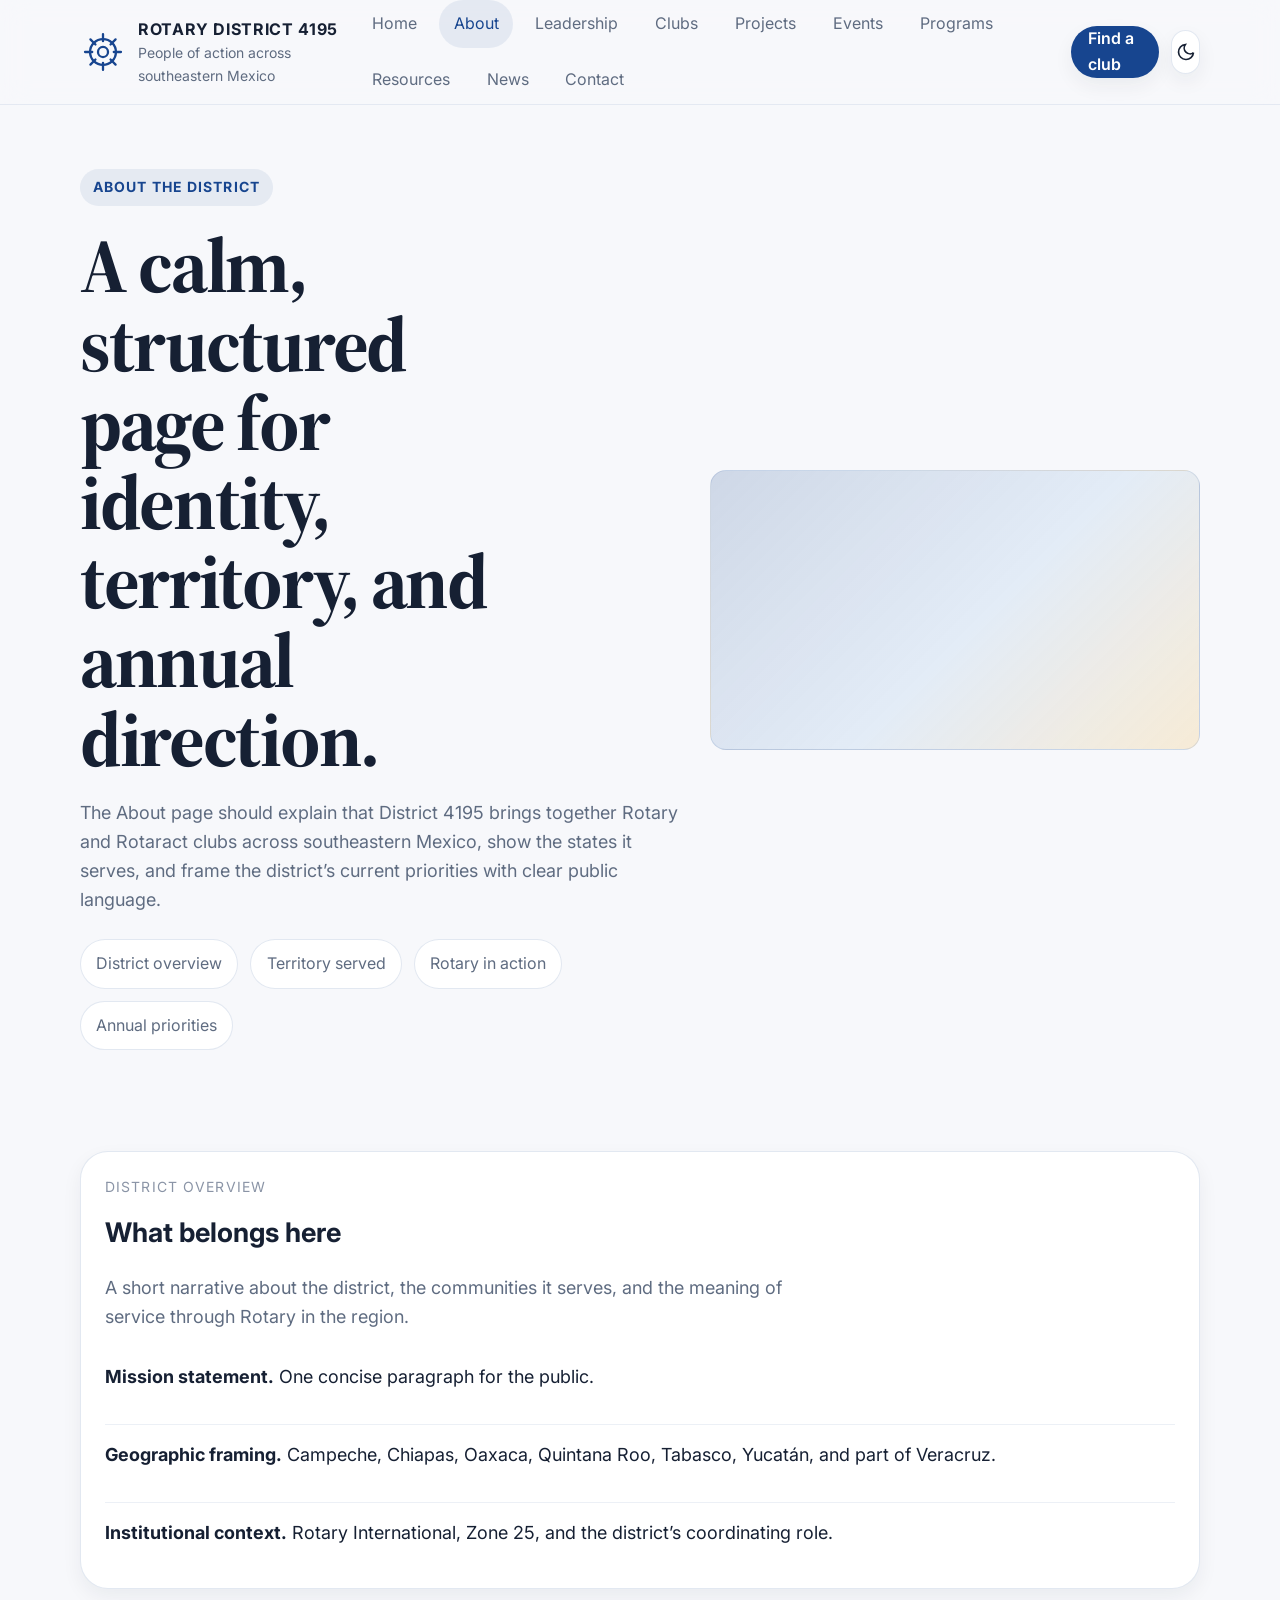
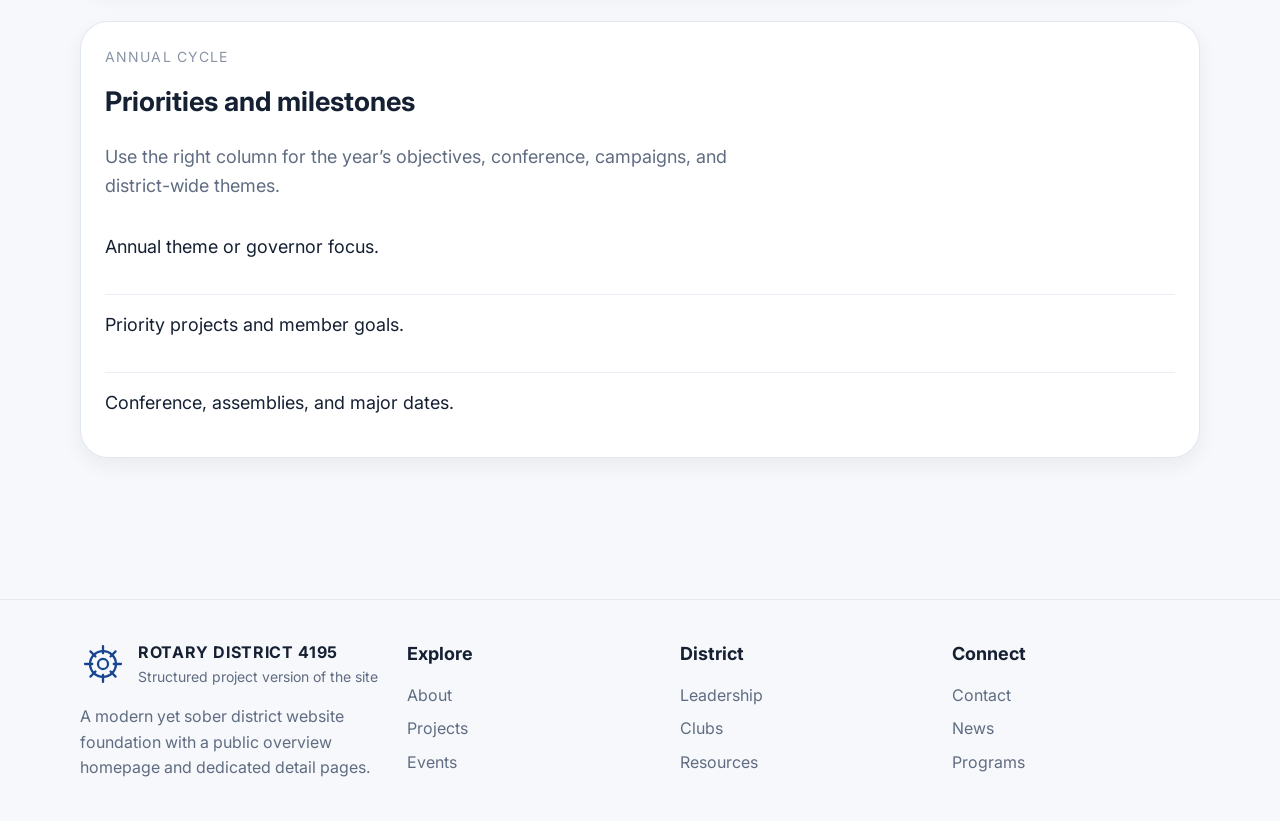
==== pages/about.html @ 001975cd "Initial commit" ====
<!DOCTYPE html>
<html lang="en" data-theme="light">
<head>
  <meta charset="UTF-8" />
  <meta name="viewport" content="width=device-width, initial-scale=1.0" />
  <title>Rotary District 4195 | About</title>
  <meta name="description" content="Rotary District 4195 website project structure prototype." />
  <link rel="preconnect" href="https://fonts.googleapis.com">
  <link rel="preconnect" href="https://fonts.gstatic.com" crossorigin>
  <link href="https://fonts.googleapis.com/css2?family=Source+Serif+4:opsz,wght@8..60,400;8..60,500;8..60,700&family=Inter:wght@400;500;600;700&display=swap" rel="stylesheet">
  <link rel="stylesheet" href="../assets/css/base.css" />
  <link rel="stylesheet" href="../assets/css/components.css" />
  <link rel="stylesheet" href="../assets/css/pages.css" />
  <link rel="stylesheet" href="../assets/css/responsive.css" />
</head>
<body>
  <a href="#main-content" class="sr-only">Skip to content</a>
  <header class="site-header">
  <div class="header-inner">
    <a class="brand" href="../index.html">
      <img class="brand-mark" src="../assets/images/branding/rotary-4195-mark.svg" alt="Rotary District 4195 mark" width="46" height="46" />
      <div class="brand-copy">
        <strong>Rotary District 4195</strong>
        <span>People of action across southeastern Mexico</span>
      </div>
    </a>
    <nav class="desktop-nav" aria-label="Primary">
      <a class="nav-link" href="../index.html">Home</a>
      <a class="nav-link" href="../pages/about.html" aria-current="page">About</a>
      <a class="nav-link" href="../pages/leadership.html">Leadership</a>
      <a class="nav-link" href="../pages/clubs.html">Clubs</a>
      <a class="nav-link" href="../pages/projects.html">Projects</a>
      <a class="nav-link" href="../pages/events.html">Events</a>
      <a class="nav-link" href="../pages/programs.html">Programs</a>
      <a class="nav-link" href="../pages/resources.html">Resources</a>
      <a class="nav-link" href="../pages/news.html">News</a>
      <a class="nav-link" href="../pages/contact.html">Contact</a>
    </nav>
    <div class="header-actions">
      <a class="cta-button" href="../pages/clubs.html">Find a club</a>
      <button class="theme-toggle" type="button" aria-label="Switch theme" data-theme-toggle></button>
      <button class="menu-toggle" type="button" aria-label="Open menu" aria-expanded="false" data-menu-toggle>
        <svg width="20" height="20" viewBox="0 0 24 24" fill="none" stroke="currentColor" stroke-width="2" aria-hidden="true"><path d="M3 6h18M3 12h18M3 18h18"></path></svg>
      </button>
    </div>
  </div>
  <div class="mobile-panel" data-mobile-panel>
    <div class="header-inner mobile-nav" aria-label="Mobile">
      <a href="../index.html">Home</a>
      <a href="../pages/about.html">About</a>
      <a href="../pages/leadership.html">Leadership</a>
      <a href="../pages/clubs.html">Clubs</a>
      <a href="../pages/projects.html">Projects</a>
      <a href="../pages/events.html">Events</a>
      <a href="../pages/programs.html">Programs</a>
      <a href="../pages/resources.html">Resources</a>
      <a href="../pages/news.html">News</a>
      <a href="../pages/contact.html">Contact</a>
    </div>
  </div>
</header>
  <main id="main-content"><section class="page-hero"><div class="container page-hero-shell"><div><span class="eyebrow">About the district</span><h1>A calm, structured page for identity, territory, and annual direction.</h1><p>The About page should explain that District 4195 brings together Rotary and Rotaract clubs across southeastern Mexico, show the states it serves, and frame the district’s current priorities with clear public language.</p><nav class="subnav" aria-label="About subsections"><a href="#">District overview</a><a href="#">Territory served</a><a href="#">Rotary in action</a><a href="#">Annual priorities</a></nav></div><div class="page-banner" aria-hidden="true"></div></div></section><section><div class="container two-column"><article class="surface-card card-pad story-card"><div><span class="meta">District overview</span><h2>What belongs here</h2><p class="lede">A short narrative about the district, the communities it serves, and the meaning of service through Rotary in the region.</p></div><div class="list"><div class="list-item"><strong>Mission statement.</strong> One concise paragraph for the public.</div><div class="list-item"><strong>Geographic framing.</strong> Campeche, Chiapas, Oaxaca, Quintana Roo, Tabasco, Yucatán, and part of Veracruz.</div><div class="list-item"><strong>Institutional context.</strong> Rotary International, Zone 25, and the district’s coordinating role.</div></div></article><article class="surface-card card-pad story-card"><div><span class="meta">Annual cycle</span><h2>Priorities and milestones</h2><p class="lede">Use the right column for the year’s objectives, conference, campaigns, and district-wide themes.</p></div><div class="list"><div class="list-item">Annual theme or governor focus.</div><div class="list-item">Priority projects and member goals.</div><div class="list-item">Conference, assemblies, and major dates.</div></div></article></div></section></main>
  <footer class="footer">
  <div class="container footer-grid">
    <div>
      <div class="brand" style="margin-bottom: 1rem;">
        <img class="brand-mark" src="../assets/images/branding/rotary-4195-mark.svg" alt="Rotary District 4195 mark" width="46" height="46" />
        <div class="brand-copy">
          <strong>Rotary District 4195</strong>
          <span>Structured project version of the site</span>
        </div>
      </div>
      <p>A modern yet sober district website foundation with a public overview homepage and dedicated detail pages.</p>
    </div>
    <div>
      <strong style="display:block; margin-bottom: 0.85rem;">Explore</strong>
      <ul class="footer-links">
        <li><a href="../pages/about.html">About</a></li>
        <li><a href="../pages/projects.html">Projects</a></li>
        <li><a href="../pages/events.html">Events</a></li>
      </ul>
    </div>
    <div>
      <strong style="display:block; margin-bottom: 0.85rem;">District</strong>
      <ul class="footer-links">
        <li><a href="../pages/leadership.html">Leadership</a></li>
        <li><a href="../pages/clubs.html">Clubs</a></li>
        <li><a href="../pages/resources.html">Resources</a></li>
      </ul>
    </div>
    <div>
      <strong style="display:block; margin-bottom: 0.85rem;">Connect</strong>
      <ul class="footer-links">
        <li><a href="../pages/contact.html">Contact</a></li>
        <li><a href="../pages/news.html">News</a></li>
        <li><a href="../pages/programs.html">Programs</a></li>
      </ul>
    </div>
  </div>
</footer>
  <script src="../assets/js/main.js" defer></script>
</body>
</html>
---- assets/css/base.css ----
:root, [data-theme="light"] {
  --text-xs: clamp(0.75rem, 0.7rem + 0.25vw, 0.875rem);
  --text-sm: clamp(0.875rem, 0.8rem + 0.35vw, 1rem);
  --text-base: clamp(1rem, 0.95rem + 0.25vw, 1.125rem);
  --text-lg: clamp(1.125rem, 1rem + 0.75vw, 1.5rem);
  --text-xl: clamp(1.5rem, 1.2rem + 1.25vw, 2.25rem);
  --text-2xl: clamp(2rem, 1.2rem + 2.5vw, 3.5rem);
  --space-1: 0.25rem;
  --space-2: 0.5rem;
  --space-3: 0.75rem;
  --space-4: 1rem;
  --space-5: 1.25rem;
  --space-6: 1.5rem;
  --space-8: 2rem;
  --space-10: 2.5rem;
  --space-12: 3rem;
  --space-16: 4rem;
  --space-20: 5rem;
  --space-24: 6rem;
  --color-bg: #f7f8fb;
  --color-surface: #ffffff;
  --color-surface-2: #f1f5fb;
  --color-surface-offset: #e8eef8;
  --color-border: rgba(23, 69, 143, 0.12);
  --color-divider: rgba(23, 69, 143, 0.08);
  --color-text: #162033;
  --color-text-muted: #5f6c81;
  --color-text-faint: #8a94a6;
  --color-text-inverse: #ffffff;
  --color-primary: #17458f;
  --color-primary-hover: #113575;
  --color-primary-highlight: rgba(23, 69, 143, 0.08);
  --color-secondary: #0067c8;
  --color-gold: #f7a81b;
  --color-gold-soft: rgba(247, 168, 27, 0.14);
  --shadow-sm: 0 8px 20px rgba(22, 32, 51, 0.06);
  --shadow-md: 0 20px 48px rgba(22, 32, 51, 0.10);
  --radius-sm: 0.5rem;
  --radius-md: 0.875rem;
  --radius-lg: 1.25rem;
  --radius-xl: 1.75rem;
  --content-default: 1120px;
  --transition-interactive: 180ms cubic-bezier(0.16, 1, 0.3, 1);
  --font-display: 'Source Serif 4', Georgia, serif;
  --font-body: 'Inter', system-ui, sans-serif;
}

[data-theme="dark"] {
  --color-bg: #0f1726;
  --color-surface: #151f31;
  --color-surface-2: #1b2740;
  --color-surface-offset: #223150;
  --color-border: rgba(255, 255, 255, 0.12);
  --color-divider: rgba(255, 255, 255, 0.08);
  --color-text: #e9edf5;
  --color-text-muted: #b6c0d0;
  --color-text-faint: #8d98aa;
  --color-primary: #4d86d6;
  --color-primary-hover: #6a9ae0;
  --color-primary-highlight: rgba(77, 134, 214, 0.14);
  --color-secondary: #78b7ff;
  --color-gold: #f7bd51;
  --color-gold-soft: rgba(247, 189, 81, 0.16);
  --shadow-sm: 0 8px 20px rgba(0, 0, 0, 0.22);
  --shadow-md: 0 20px 48px rgba(0, 0, 0, 0.35);
}

*, *::before, *::after { box-sizing: border-box; margin: 0; padding: 0; }
html { scroll-behavior: smooth; -webkit-text-size-adjust: none; text-size-adjust: none; }
body {
  min-height: 100dvh;
  font-family: var(--font-body);
  font-size: var(--text-base);
  line-height: 1.6;
  background: var(--color-bg);
  color: var(--color-text);
}
a { color: inherit; text-decoration: none; }
img, svg { display: block; max-width: 100%; }
button, input, select, textarea { font: inherit; color: inherit; }
button { border: 0; background: none; cursor: pointer; }
:focus-visible { outline: 2px solid var(--color-secondary); outline-offset: 3px; border-radius: var(--radius-sm); }
.sr-only {
  position: absolute; width: 1px; height: 1px; padding: 0; margin: -1px;
  overflow: hidden; clip: rect(0,0,0,0); white-space: nowrap; border: 0;
}
.container { width: min(calc(100% - 2rem), var(--content-default)); margin: 0 auto; }
.eyebrow {
  display: inline-flex; align-items: center; gap: var(--space-2); padding: 0.45rem 0.8rem;
  border-radius: 999px; background: var(--color-primary-highlight); color: var(--color-primary);
  font-size: var(--text-xs); font-weight: 700; letter-spacing: 0.08em; text-transform: uppercase;
}
.surface-card {
  background: var(--color-surface); border: 1px solid var(--color-border); border-radius: var(--radius-xl);
  box-shadow: var(--shadow-sm);
}
.cta-button, .secondary-button {
  display: inline-flex; align-items: center; justify-content: center; gap: var(--space-2);
  min-height: 46px; padding: 0 1.1rem; border-radius: 999px; font-size: var(--text-sm); font-weight: 600;
  transition: transform var(--transition-interactive), background var(--transition-interactive), color var(--transition-interactive);
}
.cta-button { background: var(--color-primary); color: var(--color-text-inverse); box-shadow: var(--shadow-sm); }
.cta-button:hover { transform: translateY(-1px); background: var(--color-primary-hover); }
.secondary-button { background: var(--color-surface); border: 1px solid var(--color-border); color: var(--color-primary); }
.secondary-button:hover { transform: translateY(-1px); background: var(--color-surface-2); }
.meta {
  display: block; font-size: var(--text-xs); text-transform: uppercase; letter-spacing: 0.08em;
  color: var(--color-text-faint); margin-bottom: var(--space-3);
}
@media (max-width: 720px) {
  .container { width: min(calc(100% - 1.25rem), var(--content-default)); }
}
@media (prefers-reduced-motion: reduce) {
  html { scroll-behavior: auto; }
  *, *::before, *::after { transition-duration: 0.01ms !important; animation-duration: 0.01ms !important; }
}
---- assets/css/components.css ----
.site-header {
  position: sticky; top: 0; z-index: 40;
  backdrop-filter: blur(14px);
  background: color-mix(in srgb, var(--color-bg) 88%, transparent);
  border-bottom: 1px solid var(--color-divider);
}
.header-inner {
  width: min(calc(100% - 2rem), var(--content-default));
  margin: 0 auto; display: flex; align-items: center; justify-content: space-between;
  min-height: 78px; gap: var(--space-4);
}
.brand { display: inline-flex; align-items: center; gap: var(--space-3); min-width: 0; }
.brand-mark { width: 46px; height: 46px; color: var(--color-primary); flex: 0 0 auto; }
.brand-copy strong {
  display: block; font-size: var(--text-sm); letter-spacing: 0.04em; text-transform: uppercase;
}
.brand-copy span { display: block; font-size: var(--text-xs); color: var(--color-text-muted); }
.desktop-nav { display: flex; align-items: center; gap: var(--space-2); flex-wrap: wrap; }
.nav-link {
  padding: 0.7rem 0.9rem; border-radius: 999px; font-size: var(--text-sm); color: var(--color-text-muted);
  transition: background var(--transition-interactive), color var(--transition-interactive);
}
.nav-link:hover, .nav-link[aria-current="page"] { color: var(--color-primary); background: var(--color-primary-highlight); }
.header-actions { display: flex; align-items: center; gap: var(--space-3); }
.theme-toggle, .menu-toggle {
  width: 44px; height: 44px; border-radius: 999px; border: 1px solid var(--color-border);
  display: inline-flex; align-items: center; justify-content: center; background: var(--color-surface); box-shadow: var(--shadow-sm);
}
.mobile-panel { display: none; border-top: 1px solid var(--color-divider); background: var(--color-surface); }
.mobile-panel.open { display: block; }
.mobile-nav { padding: var(--space-4) 0 var(--space-6); display: grid; gap: var(--space-2); }
.mobile-nav a { padding: 0.9rem 1rem; border-radius: var(--radius-md); background: var(--color-surface-2); }
.hero { padding: clamp(var(--space-12), 8vw, var(--space-24)) 0 var(--space-12); }
.hero-grid, .page-hero-shell, .two-column, .story-layout { display: grid; gap: var(--space-8); }
.hero-grid { grid-template-columns: 1.35fr 0.95fr; align-items: stretch; }
.hero-copy h1, .page-hero h1 {
  font-family: var(--font-display); line-height: 1.03; letter-spacing: -0.03em; font-weight: 700;
  font-size: clamp(2.8rem, 6vw, 5.6rem); margin-top: var(--space-5); max-width: 12ch;
}
.hero-copy p, .page-hero p, .lede { margin-top: var(--space-5); max-width: 62ch; color: var(--color-text-muted); }
.hero-actions, .stack-actions, .subnav { display: flex; flex-wrap: wrap; gap: var(--space-3); margin-top: var(--space-6); }
.hero-panel {
  position: relative; overflow: hidden; border-radius: var(--radius-xl); background: linear-gradient(160deg, rgba(23,69,143,0.95), rgba(0,103,200,0.82));
  color: #fff; padding: var(--space-8); box-shadow: var(--shadow-md); display: grid; gap: var(--space-6); align-content: space-between;
}
.hero-metrics { display: grid; grid-template-columns: repeat(3, 1fr); gap: var(--space-3); }
.metric { padding: var(--space-4); border-radius: var(--radius-lg); background: rgba(255,255,255,0.1); border: 1px solid rgba(255,255,255,0.14); }
.metric strong { display: block; font-size: var(--text-xl); font-family: var(--font-display); }
.metric span { display: block; font-size: var(--text-xs); opacity: 0.84; }
section { padding: clamp(var(--space-10), 6vw, var(--space-20)) 0; }
.section-heading { display: flex; align-items: end; justify-content: space-between; gap: var(--space-4); margin-bottom: var(--space-8); }
.section-heading h2, .page-hero h2 {
  font-family: var(--font-display); font-size: clamp(1.85rem, 3.2vw, 3rem); line-height: 1.08; letter-spacing: -0.02em;
}
.grid-2, .grid-3, .grid-4 { display: grid; gap: var(--space-5); }
.grid-2 { grid-template-columns: repeat(2, 1fr); }
.grid-3 { grid-template-columns: repeat(3, 1fr); }
.grid-4 { grid-template-columns: repeat(4, 1fr); }
.card-pad { padding: var(--space-6); }
.page-hero { padding: clamp(var(--space-10), 5vw, var(--space-16)) 0 var(--space-6); }
.page-hero-shell { grid-template-columns: 1.1fr 0.9fr; align-items: center; }
.page-banner {
  border-radius: calc(var(--radius-xl) - var(--space-3)); min-height: 280px;
  background: linear-gradient(135deg, rgba(23,69,143,0.18), rgba(0,103,200,0.08) 55%, rgba(247,168,27,0.16));
  border: 1px solid var(--color-border);
}
.toolbar { display: flex; flex-wrap: wrap; gap: var(--space-3); margin-bottom: var(--space-6); }
.toolbar-input, .toolbar-select {
  min-height: 46px; border-radius: 999px; border: 1px solid var(--color-border); background: var(--color-surface); padding: 0 1rem; min-width: 200px;
}
.toolbar-input { flex: 1 1 280px; }
.footer { padding: var(--space-10) 0; border-top: 1px solid var(--color-divider); margin-top: var(--space-16); }
.footer-grid { display: grid; gap: var(--space-6); grid-template-columns: 1.1fr 0.9fr 0.9fr 0.9fr; }
.footer p, .footer a, .footer li { color: var(--color-text-muted); font-size: var(--text-sm); }
.footer-links { display: grid; gap: var(--space-2); list-style: none; }
@media (max-width: 1100px) {
  .desktop-nav { display: none; }
  .menu-toggle { display: inline-flex; }
  .hero-grid, .page-hero-shell, .two-column, .story-layout { grid-template-columns: 1fr; }
  .grid-4, .grid-3 { grid-template-columns: repeat(2, 1fr); }
  .footer-grid { grid-template-columns: repeat(2, 1fr); }
}
@media (min-width: 1101px) { .menu-toggle { display: none; } }
@media (max-width: 720px) {
  .header-inner { width: min(calc(100% - 1.25rem), var(--content-default)); }
  .header-actions .cta-button { display: none; }
  .hero-copy h1, .page-hero h1 { font-size: clamp(2.4rem, 13vw, 3.8rem); }
  .hero-panel, .card-pad { padding: var(--space-6); }
  .grid-2, .grid-3, .grid-4, .footer-grid, .hero-metrics { grid-template-columns: 1fr; }
  .section-heading { align-items: start; flex-direction: column; }
  .toolbar-input, .toolbar-select { width: 100%; min-width: 0; }
}
---- assets/css/pages.css ----
.stat-card strong {
  display: block; font-family: var(--font-display); font-size: clamp(2rem, 4vw, 3rem); line-height: 1.04; margin-bottom: var(--space-2);
}
.stat-card small {
  display: block; font-size: var(--text-xs); text-transform: uppercase; letter-spacing: 0.08em; color: var(--color-text-faint); margin-bottom: var(--space-3);
}
.impact-card, .story-card, .event-card, .resource-card, .news-card, .contact-card, .lead-card, .directory-card, .program-card {
  display: grid; gap: var(--space-4);
}
.impact-icon {
  width: 52px; height: 52px; border-radius: 14px; display: inline-flex; align-items: center; justify-content: center;
  background: var(--color-primary-highlight); color: var(--color-primary);
}
.impact-card:nth-child(3n+2) .impact-icon { background: rgba(0,103,200,0.1); color: var(--color-secondary); }
.impact-card:nth-child(3n+3) .impact-icon { background: var(--color-gold-soft); color: #8f5e00; }
.badge {
  display: inline-flex; align-items: center; gap: var(--space-2); padding: 0.4rem 0.7rem;
  border-radius: 999px; background: var(--color-gold-soft); color: #8a5d08; font-size: var(--text-xs); font-weight: 700;
  letter-spacing: 0.04em; text-transform: uppercase;
}
.event-date {
  display: inline-flex; align-items: center; gap: var(--space-2); padding: 0.4rem 0.75rem; border-radius: 999px;
  background: var(--color-primary-highlight); color: var(--color-primary); font-size: var(--text-xs); font-weight: 700;
}
.list { display: grid; gap: var(--space-4); margin-top: var(--space-4); }
.list-item { padding: var(--space-4) 0; border-top: 1px solid var(--color-divider); }
.list-item:first-child { border-top: 0; padding-top: 0; }
.subnav a {
  padding: 0.7rem 0.95rem; border-radius: 999px; background: var(--color-surface); border: 1px solid var(--color-border);
  color: var(--color-text-muted); font-size: var(--text-sm);
}
.subnav a:hover { color: var(--color-primary); background: var(--color-primary-highlight); }
---- assets/css/responsive.css ----
@media (max-width: 540px) {
  .brand-copy span { max-width: 22ch; }
  .site-header { position: sticky; }
}
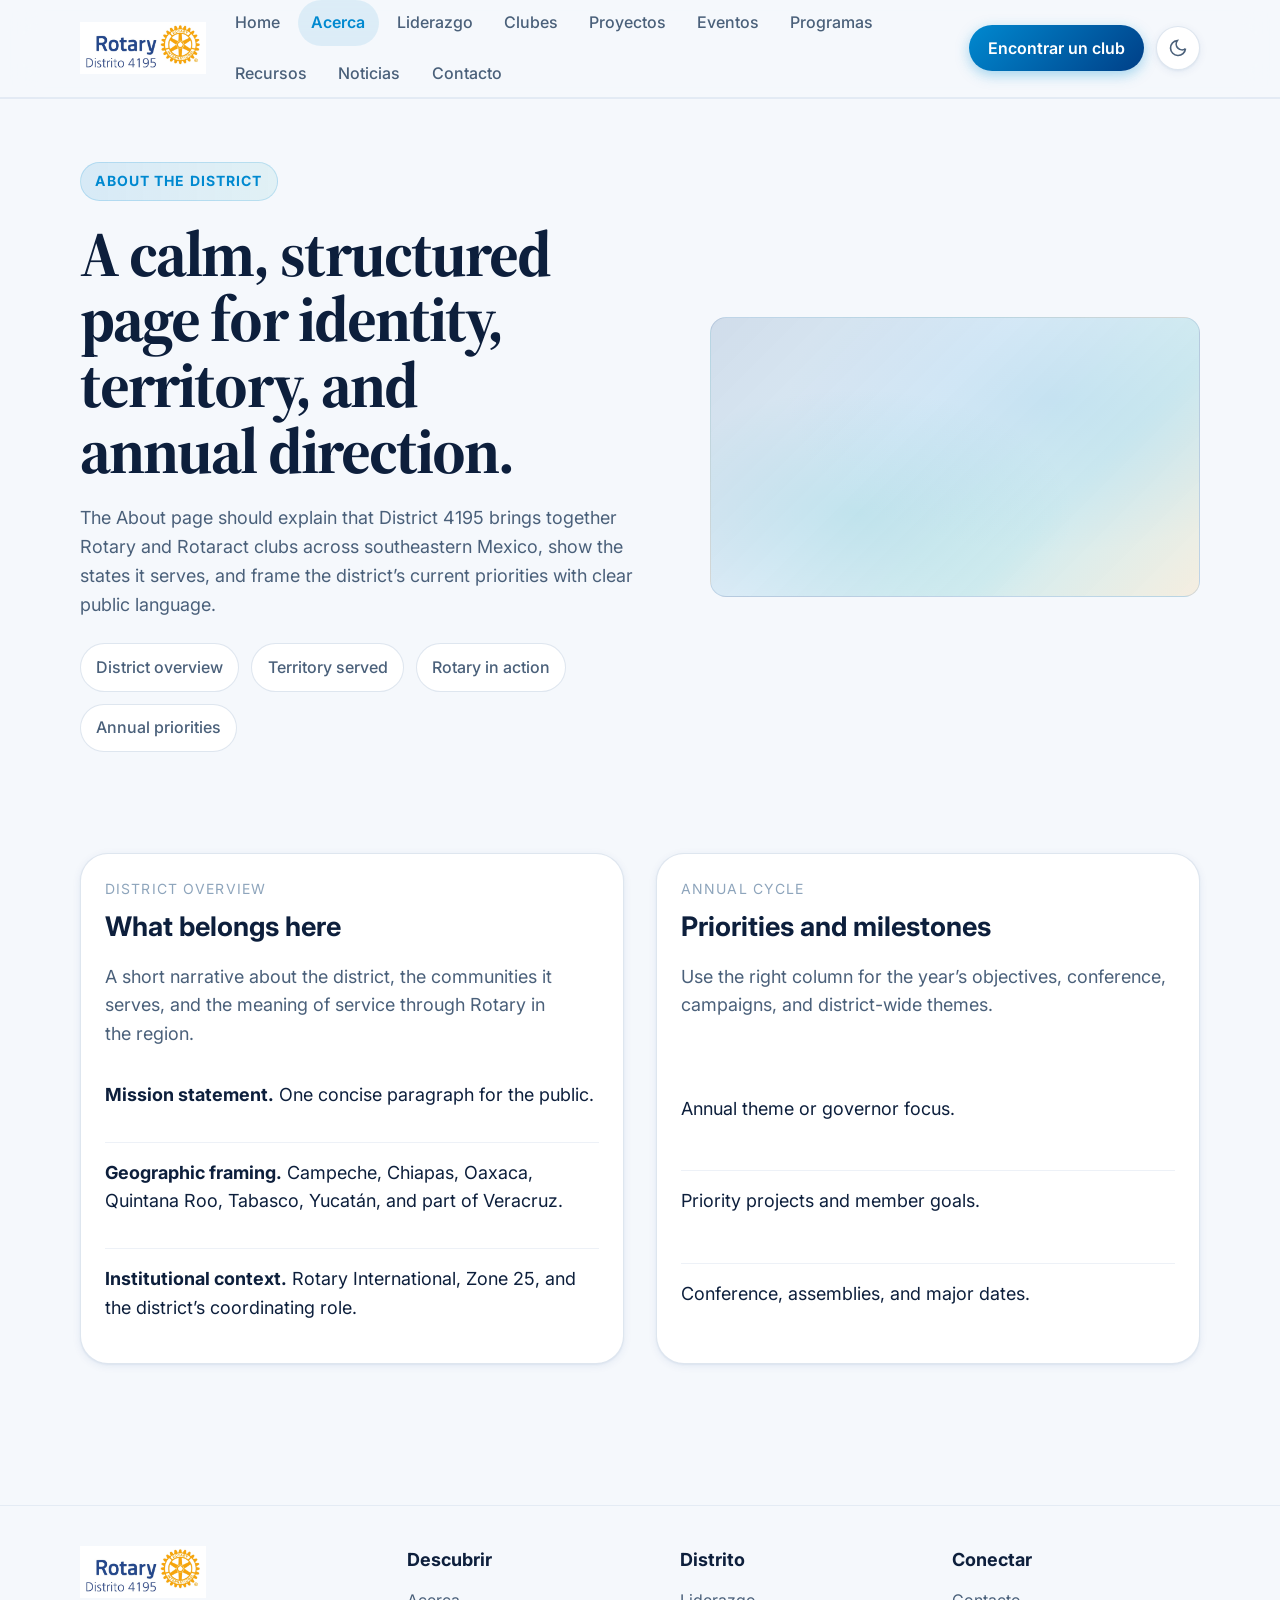
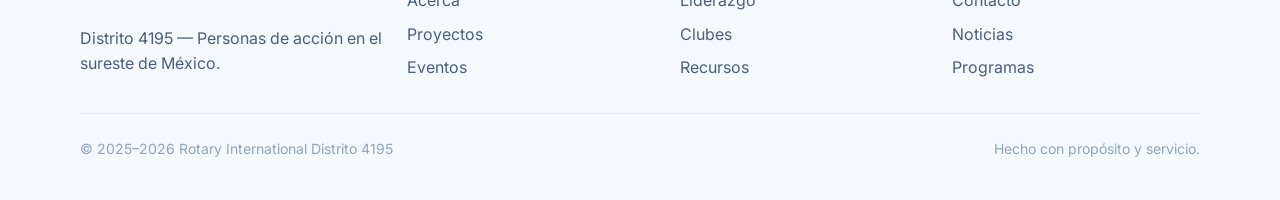
==== commit 80ff6dda: "Epale" ====
--- a/pages/about.html
+++ b/pages/about.html
@@ -3,8 +3,8 @@
 <head>
   <meta charset="UTF-8" />
   <meta name="viewport" content="width=device-width, initial-scale=1.0" />
-  <title>Rotary District 4195 | About</title>
-  <meta name="description" content="Rotary District 4195 website project structure prototype." />
+  <title>Acerca del Distrito — Rotary Distrito 4195</title>
+  <meta name="description" content="Rotary International Distrito 4195 — Sureste de México. Personas de acción." />
   <link rel="preconnect" href="https://fonts.googleapis.com">
   <link rel="preconnect" href="https://fonts.gstatic.com" crossorigin>
   <link href="https://fonts.googleapis.com/css2?family=Source+Serif+4:opsz,wght@8..60,400;8..60,500;8..60,700&family=Inter:wght@400;500;600;700&display=swap" rel="stylesheet">
@@ -18,44 +18,41 @@
   <header class="site-header">
   <div class="header-inner">
     <a class="brand" href="../index.html">
-      <img class="brand-mark" src="../assets/images/branding/rotary-4195-mark.svg" alt="Rotary District 4195 mark" width="46" height="46" />
-      <div class="brand-copy">
-        <strong>Rotary District 4195</strong>
-        <span>People of action across southeastern Mexico</span>
-      </div>
+      <img class="brand-logo" src="../assets/images/branding/Rotary-Logo_ES21.jpg"
+           alt="Rotary Distrito 4195" height="52" loading="eager" />
     </a>
     <nav class="desktop-nav" aria-label="Primary">
       <a class="nav-link" href="../index.html">Home</a>
-      <a class="nav-link" href="../pages/about.html" aria-current="page">About</a>
-      <a class="nav-link" href="../pages/leadership.html">Leadership</a>
-      <a class="nav-link" href="../pages/clubs.html">Clubs</a>
-      <a class="nav-link" href="../pages/projects.html">Projects</a>
-      <a class="nav-link" href="../pages/events.html">Events</a>
-      <a class="nav-link" href="../pages/programs.html">Programs</a>
-      <a class="nav-link" href="../pages/resources.html">Resources</a>
-      <a class="nav-link" href="../pages/news.html">News</a>
-      <a class="nav-link" href="../pages/contact.html">Contact</a>
+      <a class="nav-link" href="../pages/about.html" aria-current="page">Acerca</a>
+      <a class="nav-link" href="../pages/leadership.html">Liderazgo</a>
+      <a class="nav-link" href="../pages/clubs.html">Clubes</a>
+      <a class="nav-link" href="../pages/projects.html">Proyectos</a>
+      <a class="nav-link" href="../pages/events.html">Eventos</a>
+      <a class="nav-link" href="../pages/programs.html">Programas</a>
+      <a class="nav-link" href="../pages/resources.html">Recursos</a>
+      <a class="nav-link" href="../pages/news.html">Noticias</a>
+      <a class="nav-link" href="../pages/contact.html">Contacto</a>
     </nav>
     <div class="header-actions">
-      <a class="cta-button" href="../pages/clubs.html">Find a club</a>
-      <button class="theme-toggle" type="button" aria-label="Switch theme" data-theme-toggle></button>
-      <button class="menu-toggle" type="button" aria-label="Open menu" aria-expanded="false" data-menu-toggle>
+      <a class="cta-button" href="../pages/clubs.html">Encontrar un club</a>
+      <button class="theme-toggle" type="button" aria-label="Cambiar tema" data-theme-toggle></button>
+      <button class="menu-toggle" type="button" aria-label="Abrir menú" aria-expanded="false" data-menu-toggle>
         <svg width="20" height="20" viewBox="0 0 24 24" fill="none" stroke="currentColor" stroke-width="2" aria-hidden="true"><path d="M3 6h18M3 12h18M3 18h18"></path></svg>
       </button>
     </div>
   </div>
   <div class="mobile-panel" data-mobile-panel>
-    <div class="header-inner mobile-nav" aria-label="Mobile">
+    <div class="header-inner mobile-nav" aria-label="Menú móvil">
       <a href="../index.html">Home</a>
-      <a href="../pages/about.html">About</a>
-      <a href="../pages/leadership.html">Leadership</a>
-      <a href="../pages/clubs.html">Clubs</a>
-      <a href="../pages/projects.html">Projects</a>
-      <a href="../pages/events.html">Events</a>
-      <a href="../pages/programs.html">Programs</a>
-      <a href="../pages/resources.html">Resources</a>
-      <a href="../pages/news.html">News</a>
-      <a href="../pages/contact.html">Contact</a>
+      <a href="../pages/about.html">Acerca</a>
+      <a href="../pages/leadership.html">Liderazgo</a>
+      <a href="../pages/clubs.html">Clubes</a>
+      <a href="../pages/projects.html">Proyectos</a>
+      <a href="../pages/events.html">Eventos</a>
+      <a href="../pages/programs.html">Programas</a>
+      <a href="../pages/resources.html">Recursos</a>
+      <a href="../pages/news.html">Noticias</a>
+      <a href="../pages/contact.html">Contacto</a>
     </div>
   </div>
 </header>
@@ -63,39 +60,40 @@
   <footer class="footer">
   <div class="container footer-grid">
     <div>
-      <div class="brand" style="margin-bottom: 1rem;">
-        <img class="brand-mark" src="../assets/images/branding/rotary-4195-mark.svg" alt="Rotary District 4195 mark" width="46" height="46" />
-        <div class="brand-copy">
-          <strong>Rotary District 4195</strong>
-          <span>Structured project version of the site</span>
-        </div>
-      </div>
-      <p>A modern yet sober district website foundation with a public overview homepage and dedicated detail pages.</p>
+      <a class="brand" href="../index.html" style="margin-bottom: var(--space-4); display:inline-flex;">
+        <img class="brand-logo" src="../assets/images/branding/Rotary-Logo_ES21.jpg"
+             alt="Rotary Distrito 4195" height="48" loading="lazy" />
+      </a>
+      <p style="margin-top: var(--space-3);">Distrito 4195 — Personas de acción en el sureste de México.</p>
     </div>
     <div>
-      <strong style="display:block; margin-bottom: 0.85rem;">Explore</strong>
+      <strong style="display:block; margin-bottom:0.85rem; color:var(--color-text);">Descubrir</strong>
       <ul class="footer-links">
-        <li><a href="../pages/about.html">About</a></li>
-        <li><a href="../pages/projects.html">Projects</a></li>
-        <li><a href="../pages/events.html">Events</a></li>
+        <li><a href="../pages/about.html">Acerca</a></li>
+        <li><a href="../pages/projects.html">Proyectos</a></li>
+        <li><a href="../pages/events.html">Eventos</a></li>
       </ul>
     </div>
     <div>
-      <strong style="display:block; margin-bottom: 0.85rem;">District</strong>
+      <strong style="display:block; margin-bottom:0.85rem; color:var(--color-text);">Distrito</strong>
       <ul class="footer-links">
-        <li><a href="../pages/leadership.html">Leadership</a></li>
-        <li><a href="../pages/clubs.html">Clubs</a></li>
-        <li><a href="../pages/resources.html">Resources</a></li>
+        <li><a href="../pages/leadership.html">Liderazgo</a></li>
+        <li><a href="../pages/clubs.html">Clubes</a></li>
+        <li><a href="../pages/resources.html">Recursos</a></li>
       </ul>
     </div>
     <div>
-      <strong style="display:block; margin-bottom: 0.85rem;">Connect</strong>
+      <strong style="display:block; margin-bottom:0.85rem; color:var(--color-text);">Conectar</strong>
       <ul class="footer-links">
-        <li><a href="../pages/contact.html">Contact</a></li>
-        <li><a href="../pages/news.html">News</a></li>
-        <li><a href="../pages/programs.html">Programs</a></li>
+        <li><a href="../pages/contact.html">Contacto</a></li>
+        <li><a href="../pages/news.html">Noticias</a></li>
+        <li><a href="../pages/programs.html">Programas</a></li>
       </ul>
     </div>
+  </div>
+  <div class="container footer-bottom">
+    <span>© 2025–2026 Rotary International Distrito 4195</span>
+    <span>Hecho con propósito y servicio.</span>
   </div>
 </footer>
   <script src="../assets/js/main.js" defer></script>
--- a/assets/css/base.css
+++ b/assets/css/base.css
@@ -1,116 +1,199 @@
 
 :root, [data-theme="light"] {
-  --text-xs: clamp(0.75rem, 0.7rem + 0.25vw, 0.875rem);
-  --text-sm: clamp(0.875rem, 0.8rem + 0.35vw, 1rem);
-  --text-base: clamp(1rem, 0.95rem + 0.25vw, 1.125rem);
-  --text-lg: clamp(1.125rem, 1rem + 0.75vw, 1.5rem);
-  --text-xl: clamp(1.5rem, 1.2rem + 1.25vw, 2.25rem);
-  --text-2xl: clamp(2rem, 1.2rem + 2.5vw, 3.5rem);
-  --space-1: 0.25rem;
-  --space-2: 0.5rem;
-  --space-3: 0.75rem;
-  --space-4: 1rem;
-  --space-5: 1.25rem;
-  --space-6: 1.5rem;
-  --space-8: 2rem;
-  --space-10: 2.5rem;
-  --space-12: 3rem;
-  --space-16: 4rem;
-  --space-20: 5rem;
-  --space-24: 6rem;
-  --color-bg: #f7f8fb;
-  --color-surface: #ffffff;
-  --color-surface-2: #f1f5fb;
-  --color-surface-offset: #e8eef8;
-  --color-border: rgba(23, 69, 143, 0.12);
-  --color-divider: rgba(23, 69, 143, 0.08);
-  --color-text: #162033;
-  --color-text-muted: #5f6c81;
-  --color-text-faint: #8a94a6;
-  --color-text-inverse: #ffffff;
-  --color-primary: #17458f;
-  --color-primary-hover: #113575;
-  --color-primary-highlight: rgba(23, 69, 143, 0.08);
-  --color-secondary: #0067c8;
-  --color-gold: #f7a81b;
-  --color-gold-soft: rgba(247, 168, 27, 0.14);
-  --shadow-sm: 0 8px 20px rgba(22, 32, 51, 0.06);
-  --shadow-md: 0 20px 48px rgba(22, 32, 51, 0.10);
+  /* Type scale */
+  --text-xs:   clamp(0.75rem,  0.7rem  + 0.25vw, 0.875rem);
+  --text-sm:   clamp(0.875rem, 0.8rem  + 0.35vw, 1rem);
+  --text-base: clamp(1rem,     0.95rem + 0.25vw, 1.125rem);
+  --text-lg:   clamp(1.125rem, 1rem    + 0.75vw, 1.5rem);
+  --text-xl:   clamp(1.5rem,   1.2rem  + 1.25vw, 2.25rem);
+  --text-2xl:  clamp(2rem,     1.2rem  + 2.5vw,  3.5rem);
+
+  /* Spacing */
+  --space-1: 0.25rem; --space-2: 0.5rem;  --space-3: 0.75rem;
+  --space-4: 1rem;    --space-5: 1.25rem; --space-6: 1.5rem;
+  --space-8: 2rem;    --space-10: 2.5rem; --space-12: 3rem;
+  --space-16: 4rem;   --space-20: 5rem;   --space-24: 6rem;
+
+  /* Rotary Official Colors (Brand Center) */
+  --rotary-royal-blue:  #003F87;
+  --rotary-azure:       #0089D0;
+  --rotary-gold:        #F7A81B;
+  --rotary-sky-blue:    #85C0E9;
+  --rotary-turquoise:   #00A1A7;
+  --rotary-cranberry:   #9B2335;
+  --rotary-orange:      #E97000;
+
+  /* Surfaces — clean warm white with blue undertone */
+  --color-bg:              #F5F8FC;
+  --color-surface:         #FFFFFF;
+  --color-surface-2:       #EEF4FA;
+  --color-surface-offset:  #E0EBF5;
+  --color-border:          rgba(0, 63, 135, 0.13);
+  --color-divider:         rgba(0, 63, 135, 0.07);
+
+  /* Text */
+  --color-text:         #0D1F3C;
+  --color-text-muted:   #4A607A;
+  --color-text-faint:   #8EA5BC;
+  --color-text-inverse: #FFFFFF;
+
+  /* Primary — Azure (most-used digital color per Rotary Brand Center) */
+  --color-primary:          #0089D0;
+  --color-primary-hover:    #006FAA;
+  --color-primary-active:   #003F87;
+  --color-primary-highlight: rgba(0, 137, 208, 0.10);
+
+  /* Secondary — Royal Blue for deep institutional moments */
+  --color-secondary:         #003F87;
+  --color-secondary-hover:   #002E65;
+
+  /* Accent — Gold for energy and highlights */
+  --color-gold:       #F7A81B;
+  --color-gold-hover: #D98A00;
+  --color-gold-soft:  rgba(247, 168, 27, 0.14);
+
+  /* Supporting */
+  --color-turquoise:   #00A1A7;
+  --color-sky-blue:    #85C0E9;
+  --color-cranberry:   #9B2335;
+  --color-orange:      #E97000;
+
+  /* Feedback */
+  --color-success: #237A3C;
+  --color-error:   #9B2335;
+  --color-warning: #E97000;
+
+  /* Shadows */
+  --shadow-sm: 0 2px 8px rgba(0, 63, 135, 0.08), 0 1px 2px rgba(0, 63, 135, 0.06);
+  --shadow-md: 0 8px 28px rgba(0, 63, 135, 0.12), 0 2px 6px rgba(0, 63, 135, 0.07);
+  --shadow-lg: 0 20px 56px rgba(0, 63, 135, 0.15), 0 4px 12px rgba(0, 63, 135, 0.08);
+
+  /* Shape */
   --radius-sm: 0.5rem;
   --radius-md: 0.875rem;
   --radius-lg: 1.25rem;
   --radius-xl: 1.75rem;
+  --radius-full: 9999px;
+
+  /* Layout */
   --content-default: 1120px;
+  --content-narrow:  640px;
+  --content-wide:    1320px;
+
+  /* Motion */
   --transition-interactive: 180ms cubic-bezier(0.16, 1, 0.3, 1);
+
+  /* Fonts */
   --font-display: 'Source Serif 4', Georgia, serif;
-  --font-body: 'Inter', system-ui, sans-serif;
+  --font-body:    'Inter', system-ui, sans-serif;
 }
 
 [data-theme="dark"] {
-  --color-bg: #0f1726;
-  --color-surface: #151f31;
-  --color-surface-2: #1b2740;
-  --color-surface-offset: #223150;
-  --color-border: rgba(255, 255, 255, 0.12);
-  --color-divider: rgba(255, 255, 255, 0.08);
-  --color-text: #e9edf5;
-  --color-text-muted: #b6c0d0;
-  --color-text-faint: #8d98aa;
-  --color-primary: #4d86d6;
-  --color-primary-hover: #6a9ae0;
-  --color-primary-highlight: rgba(77, 134, 214, 0.14);
-  --color-secondary: #78b7ff;
-  --color-gold: #f7bd51;
-  --color-gold-soft: rgba(247, 189, 81, 0.16);
-  --shadow-sm: 0 8px 20px rgba(0, 0, 0, 0.22);
-  --shadow-md: 0 20px 48px rgba(0, 0, 0, 0.35);
+  --color-bg:              #08111E;
+  --color-surface:         #0E1D30;
+  --color-surface-2:       #152537;
+  --color-surface-offset:  #1C2F44;
+  --color-border:          rgba(133, 192, 233, 0.14);
+  --color-divider:         rgba(133, 192, 233, 0.07);
+  --color-text:            #E4EDF7;
+  --color-text-muted:      #8AAECB;
+  --color-text-faint:      #506A84;
+  --color-primary:         #38ADEB;
+  --color-primary-hover:   #5DBFF0;
+  --color-primary-active:  #85C0E9;
+  --color-primary-highlight: rgba(56, 173, 235, 0.14);
+  --color-secondary:       #85C0E9;
+  --color-secondary-hover: #A8D4F0;
+  --color-gold:            #F7BD51;
+  --color-gold-hover:      #FACA74;
+  --color-gold-soft:       rgba(247, 189, 81, 0.16);
+  --color-turquoise:       #1BBCC3;
+  --color-sky-blue:        #85C0E9;
+  --color-cranberry:       #D04A5E;
+  --color-orange:          #F28330;
+  --shadow-sm: 0 2px 8px rgba(0, 0, 0, 0.24);
+  --shadow-md: 0 8px 28px rgba(0, 0, 0, 0.36);
+  --shadow-lg: 0 20px 56px rgba(0, 0, 0, 0.48);
+}
+
+@media (prefers-color-scheme: dark) {
+  :root:not([data-theme]) {
+    --color-bg: #08111E; --color-surface: #0E1D30;
+    --color-surface-2: #152537; --color-surface-offset: #1C2F44;
+    --color-border: rgba(133,192,233,0.14); --color-divider: rgba(133,192,233,0.07);
+    --color-text: #E4EDF7; --color-text-muted: #8AAECB; --color-text-faint: #506A84;
+    --color-primary: #38ADEB; --color-primary-hover: #5DBFF0;
+    --color-primary-highlight: rgba(56,173,235,0.14);
+    --color-secondary: #85C0E9; --color-gold: #F7BD51; --color-gold-soft: rgba(247,189,81,0.16);
+  }
 }
 
 *, *::before, *::after { box-sizing: border-box; margin: 0; padding: 0; }
-html { scroll-behavior: smooth; -webkit-text-size-adjust: none; text-size-adjust: none; }
+html {
+  scroll-behavior: smooth; -webkit-text-size-adjust: none; text-size-adjust: none;
+  -webkit-font-smoothing: antialiased; -moz-osx-font-smoothing: grayscale;
+  scroll-padding-top: var(--space-16);
+}
 body {
-  min-height: 100dvh;
-  font-family: var(--font-body);
-  font-size: var(--text-base);
-  line-height: 1.6;
-  background: var(--color-bg);
-  color: var(--color-text);
+  min-height: 100dvh; font-family: var(--font-body); font-size: var(--text-base);
+  line-height: 1.6; background: var(--color-bg); color: var(--color-text);
 }
 a { color: inherit; text-decoration: none; }
 img, svg { display: block; max-width: 100%; }
 button, input, select, textarea { font: inherit; color: inherit; }
 button { border: 0; background: none; cursor: pointer; }
-:focus-visible { outline: 2px solid var(--color-secondary); outline-offset: 3px; border-radius: var(--radius-sm); }
-.sr-only {
-  position: absolute; width: 1px; height: 1px; padding: 0; margin: -1px;
-  overflow: hidden; clip: rect(0,0,0,0); white-space: nowrap; border: 0;
-}
+h1,h2,h3,h4,h5,h6 { text-wrap: balance; line-height: 1.12; }
+p, li, figcaption { text-wrap: pretty; max-width: 72ch; }
+:focus-visible { outline: 2px solid var(--color-primary); outline-offset: 3px; border-radius: var(--radius-sm); }
+.sr-only { position:absolute; width:1px; height:1px; padding:0; margin:-1px; overflow:hidden; clip:rect(0,0,0,0); white-space:nowrap; border:0; }
 .container { width: min(calc(100% - 2rem), var(--content-default)); margin: 0 auto; }
+
+/* Utility classes */
 .eyebrow {
-  display: inline-flex; align-items: center; gap: var(--space-2); padding: 0.45rem 0.8rem;
-  border-radius: 999px; background: var(--color-primary-highlight); color: var(--color-primary);
-  font-size: var(--text-xs); font-weight: 700; letter-spacing: 0.08em; text-transform: uppercase;
+  display: inline-flex; align-items: center; gap: var(--space-2);
+  padding: 0.45rem 0.9rem; border-radius: var(--radius-full);
+  background: linear-gradient(90deg, rgba(0,137,208,0.12), rgba(0,161,167,0.08));
+  color: var(--color-primary); font-size: var(--text-xs); font-weight: 700;
+  letter-spacing: 0.08em; text-transform: uppercase; border: 1px solid rgba(0,137,208,0.18);
 }
 .surface-card {
-  background: var(--color-surface); border: 1px solid var(--color-border); border-radius: var(--radius-xl);
-  box-shadow: var(--shadow-sm);
-}
+  background: var(--color-surface); border: 1px solid var(--color-border);
+  border-radius: var(--radius-xl); box-shadow: var(--shadow-sm);
+  transition: box-shadow var(--transition-interactive), transform var(--transition-interactive);
+}
+.surface-card:hover { box-shadow: var(--shadow-md); transform: translateY(-2px); }
 .cta-button, .secondary-button {
   display: inline-flex; align-items: center; justify-content: center; gap: var(--space-2);
-  min-height: 46px; padding: 0 1.1rem; border-radius: 999px; font-size: var(--text-sm); font-weight: 600;
-  transition: transform var(--transition-interactive), background var(--transition-interactive), color var(--transition-interactive);
-}
-.cta-button { background: var(--color-primary); color: var(--color-text-inverse); box-shadow: var(--shadow-sm); }
-.cta-button:hover { transform: translateY(-1px); background: var(--color-primary-hover); }
-.secondary-button { background: var(--color-surface); border: 1px solid var(--color-border); color: var(--color-primary); }
-.secondary-button:hover { transform: translateY(-1px); background: var(--color-surface-2); }
+  min-height: 46px; padding: 0 1.2rem; border-radius: var(--radius-full);
+  font-size: var(--text-sm); font-weight: 600;
+  transition: transform var(--transition-interactive), background var(--transition-interactive),
+              box-shadow var(--transition-interactive), color var(--transition-interactive);
+}
+.cta-button {
+  background: linear-gradient(135deg, var(--color-primary) 0%, var(--color-primary-active) 100%);
+  color: var(--color-text-inverse); box-shadow: 0 4px 14px rgba(0,137,208,0.35);
+}
+.cta-button:hover { transform: translateY(-2px); box-shadow: 0 6px 20px rgba(0,137,208,0.45); }
+.cta-button:active { transform: translateY(0); }
+.secondary-button {
+  background: var(--color-surface); border: 1.5px solid var(--color-primary);
+  color: var(--color-primary);
+}
+.secondary-button:hover { background: var(--color-primary-highlight); transform: translateY(-1px); }
+.gold-button {
+  display: inline-flex; align-items: center; justify-content: center; gap: var(--space-2);
+  min-height: 46px; padding: 0 1.2rem; border-radius: var(--radius-full);
+  font-size: var(--text-sm); font-weight: 700;
+  background: linear-gradient(135deg, var(--color-gold) 0%, var(--color-gold-hover) 100%);
+  color: #fff; box-shadow: 0 4px 14px rgba(247,168,27,0.40);
+  transition: transform var(--transition-interactive), box-shadow var(--transition-interactive);
+}
+.gold-button:hover { transform: translateY(-2px); box-shadow: 0 6px 20px rgba(247,168,27,0.50); }
 .meta {
   display: block; font-size: var(--text-xs); text-transform: uppercase; letter-spacing: 0.08em;
   color: var(--color-text-faint); margin-bottom: var(--space-3);
 }
-@media (max-width: 720px) {
-  .container { width: min(calc(100% - 1.25rem), var(--content-default)); }
-}
+@media (max-width: 720px) { .container { width: min(calc(100% - 1.25rem), var(--content-default)); } }
 @media (prefers-reduced-motion: reduce) {
   html { scroll-behavior: auto; }
   *, *::before, *::after { transition-duration: 0.01ms !important; animation-duration: 0.01ms !important; }
--- a/assets/css/components.css
+++ b/assets/css/components.css
@@ -1,79 +1,193 @@
 
+/* ─── HEADER ─────────────────────────────────────────── */
 .site-header {
   position: sticky; top: 0; z-index: 40;
-  backdrop-filter: blur(14px);
-  background: color-mix(in srgb, var(--color-bg) 88%, transparent);
+  backdrop-filter: blur(18px) saturate(1.6);
+  -webkit-backdrop-filter: blur(18px) saturate(1.6);
+  background: color-mix(in srgb, var(--color-bg) 86%, transparent);
   border-bottom: 1px solid var(--color-divider);
+  box-shadow: 0 1px 0 var(--color-divider);
 }
 .header-inner {
   width: min(calc(100% - 2rem), var(--content-default));
   margin: 0 auto; display: flex; align-items: center; justify-content: space-between;
-  min-height: 78px; gap: var(--space-4);
-}
-.brand { display: inline-flex; align-items: center; gap: var(--space-3); min-width: 0; }
-.brand-mark { width: 46px; height: 46px; color: var(--color-primary); flex: 0 0 auto; }
-.brand-copy strong {
-  display: block; font-size: var(--text-sm); letter-spacing: 0.04em; text-transform: uppercase;
-}
-.brand-copy span { display: block; font-size: var(--text-xs); color: var(--color-text-muted); }
-.desktop-nav { display: flex; align-items: center; gap: var(--space-2); flex-wrap: wrap; }
+  min-height: 80px; gap: var(--space-4);
+}
+
+/* Logo replaces the old brand-mark + text combo */
+.brand { display: inline-flex; align-items: center; min-width: 0; flex-shrink: 0; }
+.brand-logo { height: 52px; width: auto; display: block; }
+
+.desktop-nav { display: flex; align-items: center; gap: var(--space-1); flex-wrap: wrap; }
 .nav-link {
-  padding: 0.7rem 0.9rem; border-radius: 999px; font-size: var(--text-sm); color: var(--color-text-muted);
+  padding: 0.65rem 0.85rem; border-radius: var(--radius-full); font-size: var(--text-sm);
+  color: var(--color-text-muted); font-weight: 500;
   transition: background var(--transition-interactive), color var(--transition-interactive);
 }
-.nav-link:hover, .nav-link[aria-current="page"] { color: var(--color-primary); background: var(--color-primary-highlight); }
-.header-actions { display: flex; align-items: center; gap: var(--space-3); }
+.nav-link:hover { color: var(--color-primary); background: var(--color-primary-highlight); }
+.nav-link[aria-current="page"] {
+  color: var(--color-primary); background: var(--color-primary-highlight); font-weight: 600;
+}
+.header-actions { display: flex; align-items: center; gap: var(--space-3); flex-shrink: 0; }
 .theme-toggle, .menu-toggle {
-  width: 44px; height: 44px; border-radius: 999px; border: 1px solid var(--color-border);
-  display: inline-flex; align-items: center; justify-content: center; background: var(--color-surface); box-shadow: var(--shadow-sm);
-}
+  width: 44px; height: 44px; border-radius: var(--radius-full);
+  border: 1.5px solid var(--color-border); display: inline-flex; align-items: center;
+  justify-content: center; background: var(--color-surface); box-shadow: var(--shadow-sm);
+  color: var(--color-text-muted);
+  transition: background var(--transition-interactive), color var(--transition-interactive), border-color var(--transition-interactive);
+}
+.theme-toggle:hover, .menu-toggle:hover { background: var(--color-primary-highlight); color: var(--color-primary); border-color: rgba(0,137,208,0.3); }
 .mobile-panel { display: none; border-top: 1px solid var(--color-divider); background: var(--color-surface); }
 .mobile-panel.open { display: block; }
 .mobile-nav { padding: var(--space-4) 0 var(--space-6); display: grid; gap: var(--space-2); }
-.mobile-nav a { padding: 0.9rem 1rem; border-radius: var(--radius-md); background: var(--color-surface-2); }
+.mobile-nav a {
+  padding: 0.9rem 1rem; border-radius: var(--radius-md); background: var(--color-surface-2);
+  color: var(--color-text-muted); font-weight: 500;
+  transition: background var(--transition-interactive), color var(--transition-interactive);
+}
+.mobile-nav a:hover { background: var(--color-primary-highlight); color: var(--color-primary); }
+
+/* ─── HERO ────────────────────────────────────────────── */
 .hero { padding: clamp(var(--space-12), 8vw, var(--space-24)) 0 var(--space-12); }
-.hero-grid, .page-hero-shell, .two-column, .story-layout { display: grid; gap: var(--space-8); }
-.hero-grid { grid-template-columns: 1.35fr 0.95fr; align-items: stretch; }
-.hero-copy h1, .page-hero h1 {
+.hero-grid { display: grid; grid-template-columns: 1.35fr 0.95fr; align-items: stretch; gap: var(--space-8); }
+.hero-copy h1 {
   font-family: var(--font-display); line-height: 1.03; letter-spacing: -0.03em; font-weight: 700;
   font-size: clamp(2.8rem, 6vw, 5.6rem); margin-top: var(--space-5); max-width: 12ch;
-}
-.hero-copy p, .page-hero p, .lede { margin-top: var(--space-5); max-width: 62ch; color: var(--color-text-muted); }
+  background: linear-gradient(135deg, var(--color-secondary) 0%, var(--color-primary) 60%);
+  -webkit-background-clip: text; -webkit-text-fill-color: transparent; background-clip: text;
+}
+.hero-copy p, .lede { margin-top: var(--space-5); max-width: 62ch; color: var(--color-text-muted); }
 .hero-actions, .stack-actions, .subnav { display: flex; flex-wrap: wrap; gap: var(--space-3); margin-top: var(--space-6); }
 .hero-panel {
-  position: relative; overflow: hidden; border-radius: var(--radius-xl); background: linear-gradient(160deg, rgba(23,69,143,0.95), rgba(0,103,200,0.82));
-  color: #fff; padding: var(--space-8); box-shadow: var(--shadow-md); display: grid; gap: var(--space-6); align-content: space-between;
+  position: relative; overflow: hidden; border-radius: var(--radius-xl);
+  background: linear-gradient(145deg, var(--rotary-royal-blue) 0%, #005BA0 45%, var(--rotary-azure) 100%);
+  color: #fff; padding: var(--space-8); box-shadow: var(--shadow-lg);
+  display: grid; gap: var(--space-6); align-content: space-between;
+}
+.hero-panel::before {
+  content: ''; position: absolute; inset: 0; pointer-events: none;
+  background: radial-gradient(ellipse at 80% 20%, rgba(133,192,233,0.18) 0%, transparent 60%),
+              radial-gradient(ellipse at 20% 80%, rgba(0,161,167,0.12) 0%, transparent 50%);
 }
 .hero-metrics { display: grid; grid-template-columns: repeat(3, 1fr); gap: var(--space-3); }
-.metric { padding: var(--space-4); border-radius: var(--radius-lg); background: rgba(255,255,255,0.1); border: 1px solid rgba(255,255,255,0.14); }
+.metric {
+  padding: var(--space-4); border-radius: var(--radius-lg);
+  background: rgba(255,255,255,0.12); border: 1px solid rgba(255,255,255,0.18);
+  backdrop-filter: blur(6px);
+}
 .metric strong { display: block; font-size: var(--text-xl); font-family: var(--font-display); }
-.metric span { display: block; font-size: var(--text-xs); opacity: 0.84; }
+.metric span   { display: block; font-size: var(--text-xs); opacity: 0.84; }
+
+/* ─── SECTIONS ────────────────────────────────────────── */
 section { padding: clamp(var(--space-10), 6vw, var(--space-20)) 0; }
 .section-heading { display: flex; align-items: end; justify-content: space-between; gap: var(--space-4); margin-bottom: var(--space-8); }
 .section-heading h2, .page-hero h2 {
-  font-family: var(--font-display); font-size: clamp(1.85rem, 3.2vw, 3rem); line-height: 1.08; letter-spacing: -0.02em;
-}
-.grid-2, .grid-3, .grid-4 { display: grid; gap: var(--space-5); }
-.grid-2 { grid-template-columns: repeat(2, 1fr); }
-.grid-3 { grid-template-columns: repeat(3, 1fr); }
-.grid-4 { grid-template-columns: repeat(4, 1fr); }
+  font-family: var(--font-display); font-size: clamp(1.85rem, 3.2vw, 3rem);
+  line-height: 1.08; letter-spacing: -0.02em;
+}
+.grid-2  { display: grid; grid-template-columns: repeat(2, 1fr); gap: var(--space-5); }
+.grid-3  { display: grid; grid-template-columns: repeat(3, 1fr); gap: var(--space-5); }
+.grid-4  { display: grid; grid-template-columns: repeat(4, 1fr); gap: var(--space-5); }
+.two-column { display: grid; grid-template-columns: 1fr 1fr; gap: var(--space-8); }
+.story-layout { display: grid; gap: var(--space-8); }
 .card-pad { padding: var(--space-6); }
+
+/* ─── PAGE HERO ───────────────────────────────────────── */
 .page-hero { padding: clamp(var(--space-10), 5vw, var(--space-16)) 0 var(--space-6); }
-.page-hero-shell { grid-template-columns: 1.1fr 0.9fr; align-items: center; }
+.page-hero-shell { display: grid; grid-template-columns: 1.1fr 0.9fr; align-items: center; gap: var(--space-8); }
+.page-hero h1 {
+  font-family: var(--font-display); line-height: 1.03; letter-spacing: -0.03em; font-weight: 700;
+  font-size: clamp(2.4rem, 5vw, 4.2rem); margin-top: var(--space-5);
+}
+.page-hero p { margin-top: var(--space-5); max-width: 62ch; color: var(--color-text-muted); }
 .page-banner {
   border-radius: calc(var(--radius-xl) - var(--space-3)); min-height: 280px;
-  background: linear-gradient(135deg, rgba(23,69,143,0.18), rgba(0,103,200,0.08) 55%, rgba(247,168,27,0.16));
+  background: linear-gradient(135deg,
+    rgba(0,63,135,0.15) 0%,
+    rgba(0,137,208,0.10) 40%,
+    rgba(0,161,167,0.14) 70%,
+    rgba(247,168,27,0.12) 100%);
   border: 1px solid var(--color-border);
-}
+  position: relative; overflow: hidden;
+}
+.page-banner::after {
+  content: ''; position: absolute; inset: 0;
+  background: radial-gradient(ellipse at 70% 30%, rgba(133,192,233,0.22) 0%, transparent 55%),
+              radial-gradient(ellipse at 30% 70%, rgba(0,161,167,0.12) 0%, transparent 45%);
+}
+
+/* ─── TOOLBAR ─────────────────────────────────────────── */
 .toolbar { display: flex; flex-wrap: wrap; gap: var(--space-3); margin-bottom: var(--space-6); }
 .toolbar-input, .toolbar-select {
-  min-height: 46px; border-radius: 999px; border: 1px solid var(--color-border); background: var(--color-surface); padding: 0 1rem; min-width: 200px;
+  min-height: 46px; border-radius: var(--radius-full); border: 1.5px solid var(--color-border);
+  background: var(--color-surface); padding: 0 1rem; font-size: var(--text-sm);
+  transition: border-color var(--transition-interactive), box-shadow var(--transition-interactive);
 }
 .toolbar-input { flex: 1 1 280px; }
+.toolbar-input:focus, .toolbar-select:focus {
+  outline: none; border-color: var(--color-primary); box-shadow: 0 0 0 3px rgba(0,137,208,0.15);
+}
+
+/* ─── BADGE ───────────────────────────────────────────── */
+.badge {
+  display: inline-flex; align-items: center; gap: var(--space-2); padding: 0.4rem 0.8rem;
+  border-radius: var(--radius-full);
+  background: linear-gradient(90deg, rgba(247,168,27,0.22), rgba(233,112,0,0.16));
+  color: #7A4A00; font-size: var(--text-xs); font-weight: 700;
+  letter-spacing: 0.04em; text-transform: uppercase; border: 1px solid rgba(247,168,27,0.3);
+}
+[data-theme="dark"] .badge { color: var(--color-gold); background: rgba(247,189,81,0.16); border-color: rgba(247,189,81,0.24); }
+.event-date {
+  display: inline-flex; align-items: center; gap: var(--space-2); padding: 0.4rem 0.8rem;
+  border-radius: var(--radius-full); background: var(--color-primary-highlight);
+  color: var(--color-primary); font-size: var(--text-xs); font-weight: 700;
+  border: 1px solid rgba(0,137,208,0.18);
+}
+
+/* ─── LIST ────────────────────────────────────────────── */
+.list { display: grid; gap: var(--space-4); margin-top: var(--space-4); }
+.list-item { padding: var(--space-4) 0; border-top: 1px solid var(--color-divider); }
+.list-item:first-child { border-top: 0; padding-top: 0; }
+.subnav a {
+  padding: 0.65rem 0.95rem; border-radius: var(--radius-full);
+  background: var(--color-surface); border: 1.5px solid var(--color-border);
+  color: var(--color-text-muted); font-size: var(--text-sm); font-weight: 500;
+  transition: all var(--transition-interactive);
+}
+.subnav a:hover { color: var(--color-primary); background: var(--color-primary-highlight); border-color: rgba(0,137,208,0.3); }
+
+/* ─── ACCENT SECTIONS ─────────────────────────────────── */
+.section-accent {
+  background: linear-gradient(135deg, var(--rotary-royal-blue) 0%, #00508A 50%, var(--rotary-azure) 100%);
+  color: #fff; border-radius: var(--radius-xl); padding: var(--space-12) var(--space-8);
+  position: relative; overflow: hidden;
+}
+.section-accent::before {
+  content: ''; position: absolute; inset: 0; pointer-events: none;
+  background: radial-gradient(ellipse at 85% 15%, rgba(133,192,233,0.2) 0%, transparent 55%),
+              radial-gradient(ellipse at 15% 85%, rgba(0,161,167,0.15) 0%, transparent 50%);
+}
+.section-accent h2 { font-family: var(--font-display); font-size: clamp(1.8rem,3vw,2.8rem); margin-bottom: var(--space-4); }
+.section-accent p  { color: rgba(255,255,255,0.84); max-width: 60ch; }
+.section-gold-strip {
+  background: linear-gradient(90deg, var(--color-gold) 0%, var(--color-orange) 100%);
+  padding: var(--space-3) 0; text-align: center; font-weight: 700; font-size: var(--text-sm); color: #fff;
+  letter-spacing: 0.06em;
+}
+
+/* ─── FOOTER ──────────────────────────────────────────── */
 .footer { padding: var(--space-10) 0; border-top: 1px solid var(--color-divider); margin-top: var(--space-16); }
 .footer-grid { display: grid; gap: var(--space-6); grid-template-columns: 1.1fr 0.9fr 0.9fr 0.9fr; }
 .footer p, .footer a, .footer li { color: var(--color-text-muted); font-size: var(--text-sm); }
+.footer a:hover { color: var(--color-primary); }
 .footer-links { display: grid; gap: var(--space-2); list-style: none; }
+.footer-bottom {
+  margin-top: var(--space-8); padding-top: var(--space-6); border-top: 1px solid var(--color-divider);
+  display: flex; flex-wrap: wrap; gap: var(--space-4); align-items: center; justify-content: space-between;
+  font-size: var(--text-xs); color: var(--color-text-faint);
+}
+
+/* ─── RESPONSIVE ──────────────────────────────────────── */
 @media (max-width: 1100px) {
   .desktop-nav { display: none; }
   .menu-toggle { display: inline-flex; }
@@ -85,9 +199,11 @@
 @media (max-width: 720px) {
   .header-inner { width: min(calc(100% - 1.25rem), var(--content-default)); }
   .header-actions .cta-button { display: none; }
-  .hero-copy h1, .page-hero h1 { font-size: clamp(2.4rem, 13vw, 3.8rem); }
-  .hero-panel, .card-pad { padding: var(--space-6); }
+  .hero-copy h1 { font-size: clamp(2.4rem, 13vw, 3.8rem); }
+  .hero-panel, .card-pad { padding: var(--space-5); }
   .grid-2, .grid-3, .grid-4, .footer-grid, .hero-metrics { grid-template-columns: 1fr; }
   .section-heading { align-items: start; flex-direction: column; }
   .toolbar-input, .toolbar-select { width: 100%; min-width: 0; }
-}
+  .section-accent { padding: var(--space-8) var(--space-5); border-radius: var(--radius-lg); }
+  .brand-logo { height: 42px; }
+}
--- a/assets/css/pages.css
+++ b/assets/css/pages.css
@@ -1,33 +1,78 @@
 
+/* ─── STAT CARDS ──────────────────────────────────────── */
 .stat-card strong {
-  display: block; font-family: var(--font-display); font-size: clamp(2rem, 4vw, 3rem); line-height: 1.04; margin-bottom: var(--space-2);
+  display: block; font-family: var(--font-display);
+  font-size: clamp(2rem, 4vw, 3rem); line-height: 1.04; margin-bottom: var(--space-2);
+  background: linear-gradient(135deg, var(--color-secondary), var(--color-primary));
+  -webkit-background-clip: text; -webkit-text-fill-color: transparent; background-clip: text;
 }
 .stat-card small {
-  display: block; font-size: var(--text-xs); text-transform: uppercase; letter-spacing: 0.08em; color: var(--color-text-faint); margin-bottom: var(--space-3);
+  display: block; font-size: var(--text-xs); text-transform: uppercase;
+  letter-spacing: 0.08em; color: var(--color-text-faint); margin-bottom: var(--space-3);
 }
-.impact-card, .story-card, .event-card, .resource-card, .news-card, .contact-card, .lead-card, .directory-card, .program-card {
+
+/* ─── IMPACT CARDS ────────────────────────────────────── */
+.impact-icon {
+  width: 54px; height: 54px; border-radius: var(--radius-lg);
+  display: inline-flex; align-items: center; justify-content: center;
+  font-size: 1.4rem;
+}
+/* Rotate accent colors per card position */
+.impact-card:nth-child(3n+1) .impact-icon { background: linear-gradient(135deg, rgba(0,137,208,0.14), rgba(0,161,167,0.10)); color: var(--color-primary); }
+.impact-card:nth-child(3n+2) .impact-icon { background: linear-gradient(135deg, rgba(0,161,167,0.14), rgba(133,192,233,0.10)); color: var(--color-turquoise); }
+.impact-card:nth-child(3n+3) .impact-icon { background: linear-gradient(135deg, rgba(247,168,27,0.18), rgba(233,112,0,0.10)); color: #8f5500; }
+
+/* ─── STORY / NEWS / PROGRAM CARDS ───────────────────── */
+.story-card, .news-card, .program-card, .resource-card,
+.event-card, .contact-card, .lead-card, .directory-card {
   display: grid; gap: var(--space-4);
 }
-.impact-icon {
-  width: 52px; height: 52px; border-radius: 14px; display: inline-flex; align-items: center; justify-content: center;
-  background: var(--color-primary-highlight); color: var(--color-primary);
+.story-card h3, .news-card h3, .program-card h3,
+.resource-card h3, .event-card h3, .contact-card h3,
+.lead-card h3, .directory-card h3 {
+  font-family: var(--font-display); font-size: var(--text-lg);
+  line-height: 1.15; margin-top: var(--space-1);
 }
-.impact-card:nth-child(3n+2) .impact-icon { background: rgba(0,103,200,0.1); color: var(--color-secondary); }
-.impact-card:nth-child(3n+3) .impact-icon { background: var(--color-gold-soft); color: #8f5e00; }
-.badge {
-  display: inline-flex; align-items: center; gap: var(--space-2); padding: 0.4rem 0.7rem;
-  border-radius: 999px; background: var(--color-gold-soft); color: #8a5d08; font-size: var(--text-xs); font-weight: 700;
-  letter-spacing: 0.04em; text-transform: uppercase;
+
+/* ─── TOP ACCENT BAR ON CARDS ─────────────────────────── */
+.card-accent-blue  { border-top: 3px solid var(--color-primary); border-radius: 0 0 var(--radius-xl) var(--radius-xl); }
+.card-accent-gold  { border-top: 3px solid var(--color-gold); }
+.card-accent-teal  { border-top: 3px solid var(--color-turquoise); }
+
+/* ─── EVENT DATE CHIPS ────────────────────────────────── */
+.chip-conference { background: rgba(0,63,135,0.10); color: var(--color-secondary); border: 1px solid rgba(0,63,135,0.18); }
+.chip-training   { background: rgba(0,161,167,0.10); color: var(--color-turquoise); border: 1px solid rgba(0,161,167,0.2); }
+.chip-service    { background: rgba(247,168,27,0.12); color: #7A4500; border: 1px solid rgba(247,168,27,0.24); }
+.chip-archive    { background: rgba(0,137,208,0.08); color: var(--color-text-muted); border: 1px solid var(--color-border); }
+
+/* ─── LEADERSHIP / DIRECTORY ──────────────────────────── */
+.lead-card .meta { color: var(--color-primary); }
+.avatar-placeholder {
+  width: 72px; height: 72px; border-radius: var(--radius-full);
+  background: linear-gradient(135deg, var(--rotary-royal-blue), var(--rotary-azure));
+  display: flex; align-items: center; justify-content: center;
+  font-size: 1.6rem; color: #fff; font-weight: 700;
+  flex-shrink: 0;
 }
-.event-date {
-  display: inline-flex; align-items: center; gap: var(--space-2); padding: 0.4rem 0.75rem; border-radius: 999px;
-  background: var(--color-primary-highlight); color: var(--color-primary); font-size: var(--text-xs); font-weight: 700;
+
+/* ─── HIGHLIGHTED SECTION STRIP ───────────────────────── */
+.highlight-strip {
+  background: linear-gradient(90deg, rgba(0,63,135,0.06) 0%, rgba(0,137,208,0.04) 50%, rgba(0,161,167,0.06) 100%);
+  border-top: 1px solid var(--color-divider); border-bottom: 1px solid var(--color-divider);
+  padding: var(--space-10) 0;
 }
+
+/* ─── MISC LIST ───────────────────────────────────────── */
 .list { display: grid; gap: var(--space-4); margin-top: var(--space-4); }
 .list-item { padding: var(--space-4) 0; border-top: 1px solid var(--color-divider); }
 .list-item:first-child { border-top: 0; padding-top: 0; }
-.subnav a {
-  padding: 0.7rem 0.95rem; border-radius: 999px; background: var(--color-surface); border: 1px solid var(--color-border);
-  color: var(--color-text-muted); font-size: var(--text-sm);
+
+/* ─── CONTACT CARDS ───────────────────────────────────── */
+.contact-card .cta-button,
+.contact-card .secondary-button { margin-top: var(--space-2); }
+
+/* ─── PAGE HERO SUBHEADING ────────────────────────────── */
+.page-hero h1 span {
+  background: linear-gradient(120deg, var(--color-primary), var(--color-turquoise));
+  -webkit-background-clip: text; -webkit-text-fill-color: transparent; background-clip: text;
 }
-.subnav a:hover { color: var(--color-primary); background: var(--color-primary-highlight); }
--- a/assets/css/responsive.css
+++ b/assets/css/responsive.css
@@ -1,5 +1,9 @@
 
 @media (max-width: 540px) {
-  .brand-copy span { max-width: 22ch; }
-  .site-header { position: sticky; }
+  .brand-logo { height: 38px; }
+  .hero-copy h1 { -webkit-text-fill-color: unset; color: var(--color-secondary); }
+  .stat-card strong { -webkit-text-fill-color: unset; color: var(--color-primary); }
 }
+@media (min-width: 1280px) {
+  .grid-4 { grid-template-columns: repeat(4, 1fr); }
+}
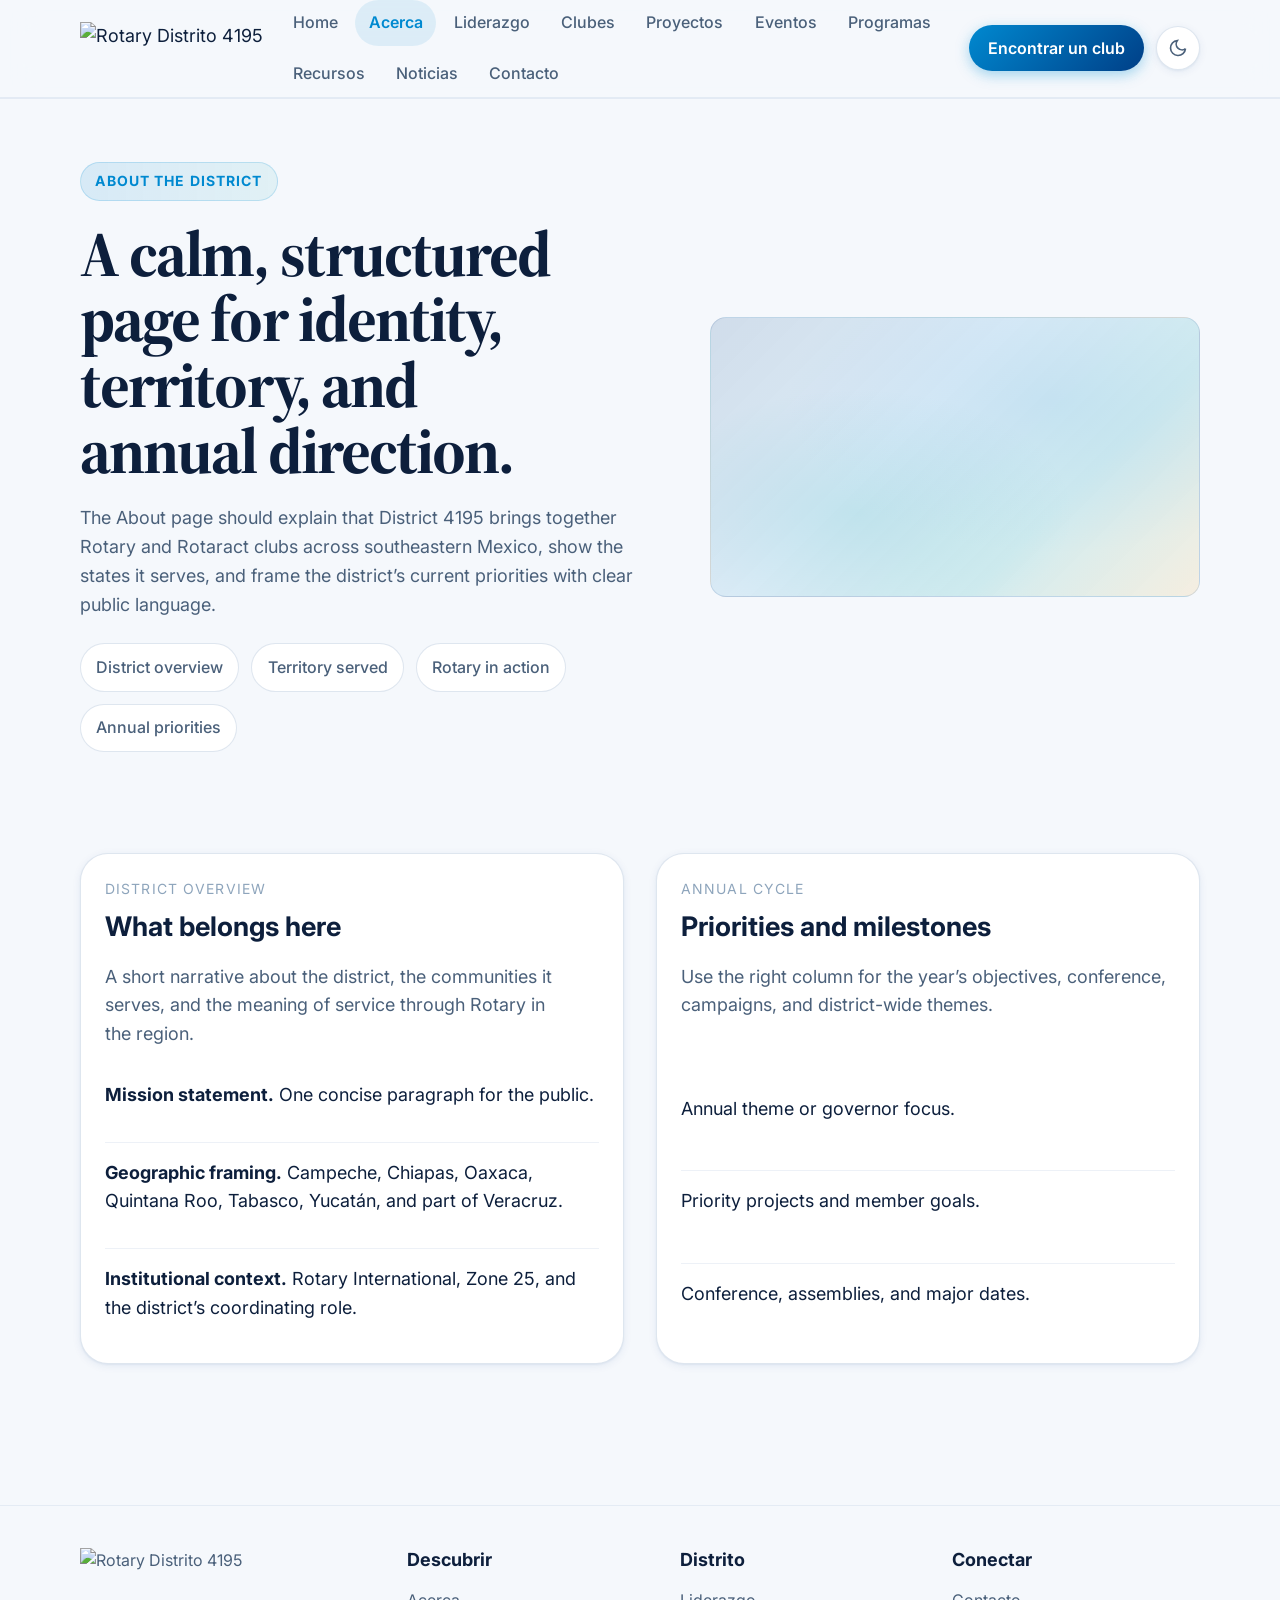
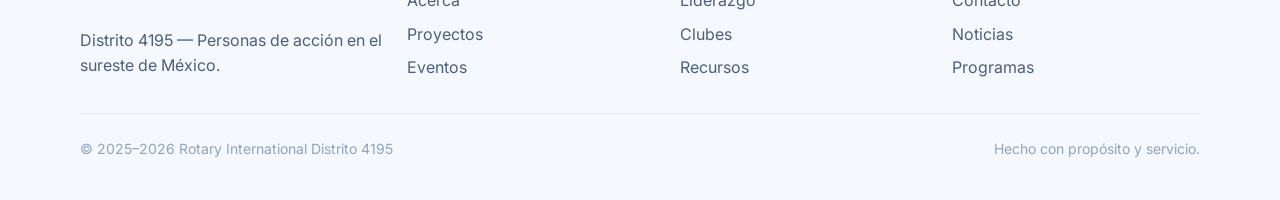
==== commit e58628e9: "Logo" ====
--- a/pages/about.html
+++ b/pages/about.html
@@ -18,7 +18,7 @@
   <header class="site-header">
   <div class="header-inner">
     <a class="brand" href="../index.html">
-      <img class="brand-logo" src="../assets/images/branding/Rotary-Logo_ES21.jpg"
+      <img class="brand-logo" src="assets/images/branding/Rotary_Logo_ES21.png"
            alt="Rotary Distrito 4195" height="52" loading="eager" />
     </a>
     <nav class="desktop-nav" aria-label="Primary">
@@ -61,7 +61,7 @@
   <div class="container footer-grid">
     <div>
       <a class="brand" href="../index.html" style="margin-bottom: var(--space-4); display:inline-flex;">
-        <img class="brand-logo" src="../assets/images/branding/Rotary-Logo_ES21.jpg"
+        <img class="brand-logo" src="assets/images/branding/Rotary_Logo_ES21.png"
              alt="Rotary Distrito 4195" height="48" loading="lazy" />
       </a>
       <p style="margin-top: var(--space-3);">Distrito 4195 — Personas de acción en el sureste de México.</p>
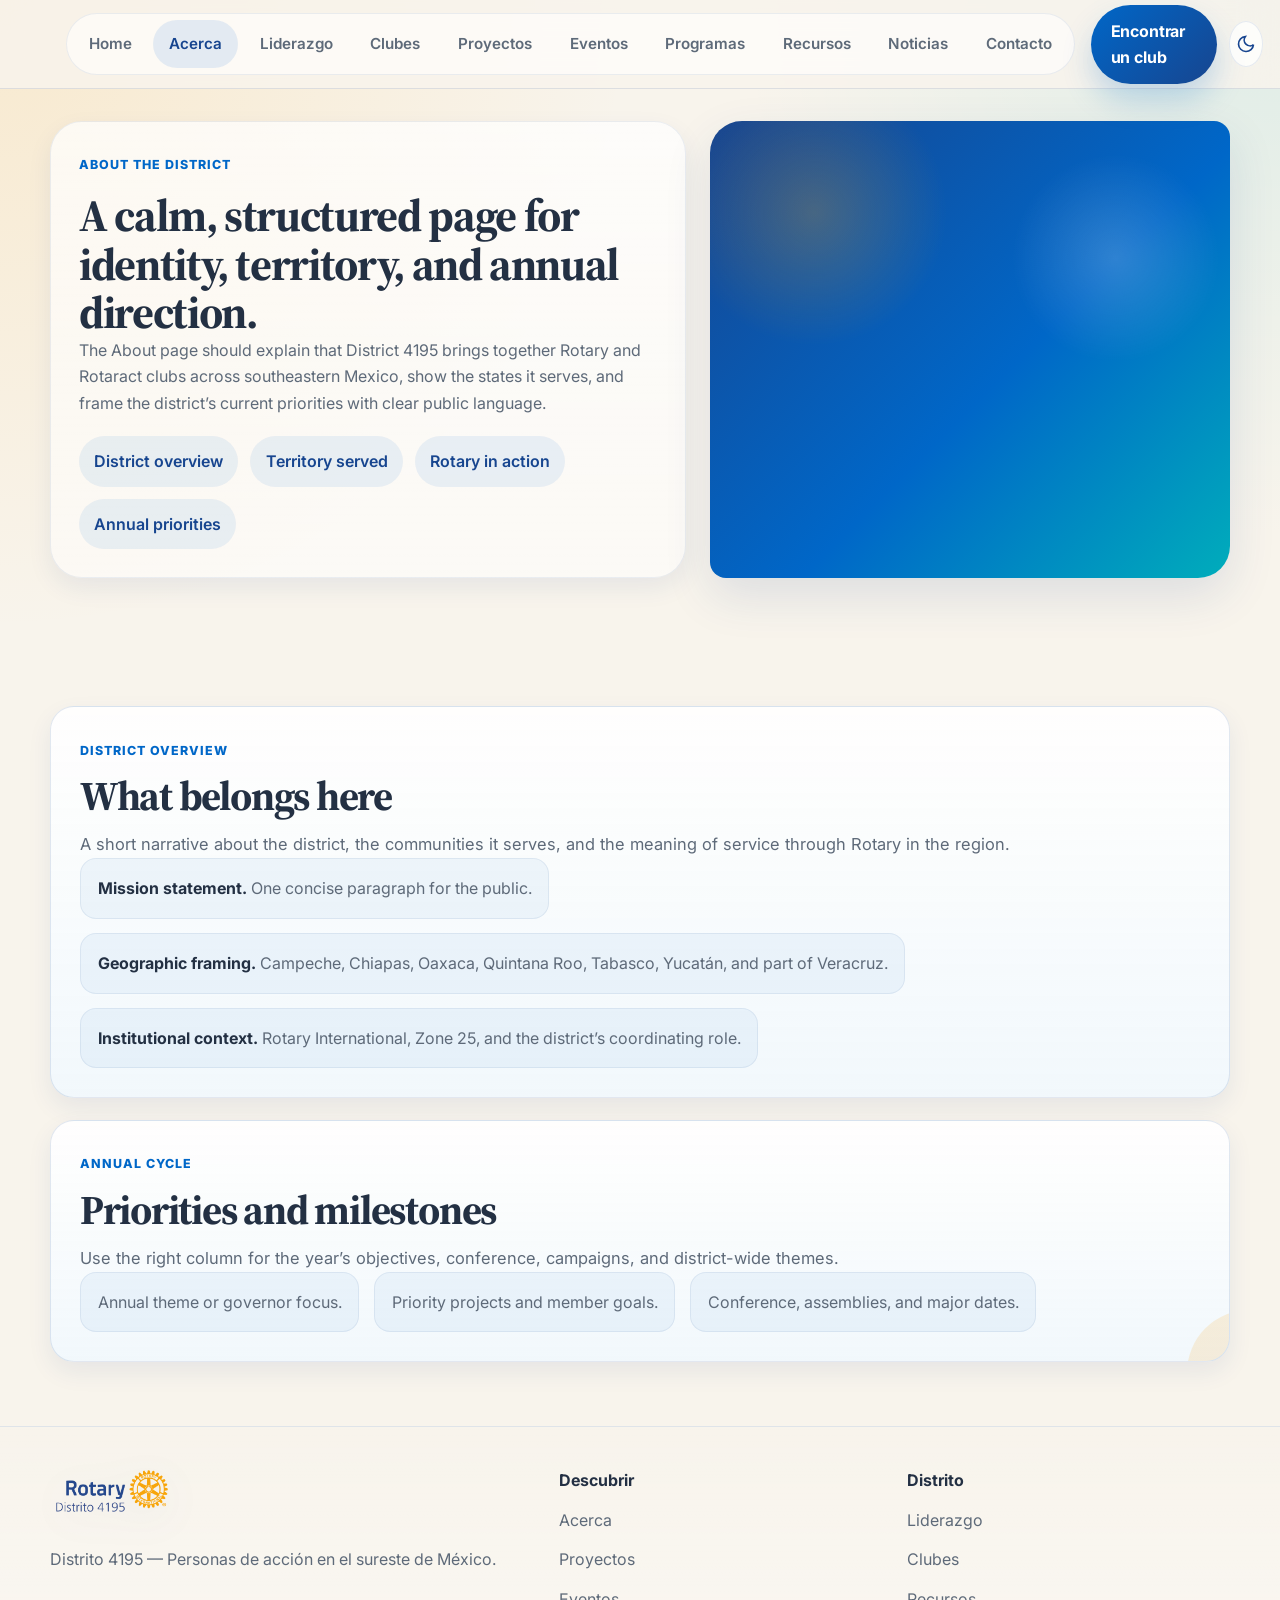
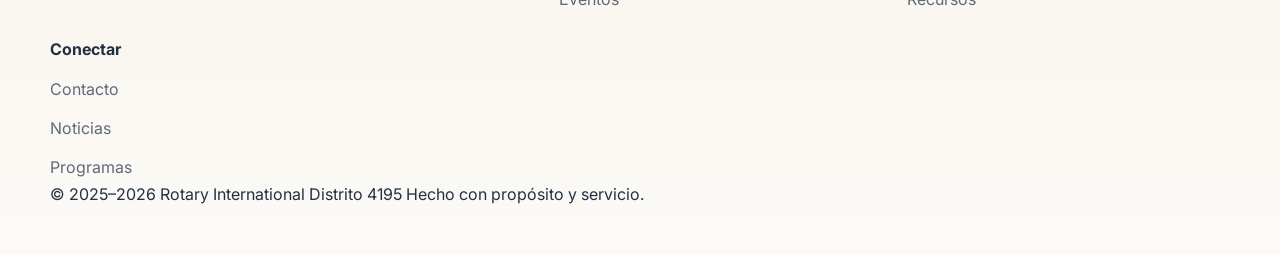
==== commit a5e230dd: "sgd" ====
--- a/pages/about.html
+++ b/pages/about.html
@@ -18,7 +18,7 @@
   <header class="site-header">
   <div class="header-inner">
     <a class="brand" href="../index.html">
-      <img class="brand-logo" src="assets/images/branding/Rotary_Logo_ES21.png"
+      <img class="brand-logo" src="../assets/images/branding/Rotary_Logo_ES21.png"
            alt="Rotary Distrito 4195" height="52" loading="eager" />
     </a>
     <nav class="desktop-nav" aria-label="Primary">
@@ -61,7 +61,7 @@
   <div class="container footer-grid">
     <div>
       <a class="brand" href="../index.html" style="margin-bottom: var(--space-4); display:inline-flex;">
-        <img class="brand-logo" src="assets/images/branding/Rotary_Logo_ES21.png"
+        <img class="brand-logo" src="../assets/images/branding/Rotary_Logo_ES21.png"
              alt="Rotary Distrito 4195" height="48" loading="lazy" />
       </a>
       <p style="margin-top: var(--space-3);">Distrito 4195 — Personas de acción en el sureste de México.</p>
--- a/assets/css/base.css
+++ b/assets/css/base.css
@@ -1,200 +1,139 @@
+:root {
+  --font-body: 'Inter', sans-serif;
+  --font-display: 'Source Serif 4', serif;
 
-:root, [data-theme="light"] {
-  /* Type scale */
-  --text-xs:   clamp(0.75rem,  0.7rem  + 0.25vw, 0.875rem);
-  --text-sm:   clamp(0.875rem, 0.8rem  + 0.35vw, 1rem);
-  --text-base: clamp(1rem,     0.95rem + 0.25vw, 1.125rem);
-  --text-lg:   clamp(1.125rem, 1rem    + 0.75vw, 1.5rem);
-  --text-xl:   clamp(1.5rem,   1.2rem  + 1.25vw, 2.25rem);
-  --text-2xl:  clamp(2rem,     1.2rem  + 2.5vw,  3.5rem);
+  --text-xs: 0.78rem;
+  --text-sm: 0.95rem;
+  --text-base: 1rem;
+  --text-lg: clamp(1.15rem, 1.05rem + 0.35vw, 1.35rem);
+  --text-xl: clamp(1.65rem, 1.25rem + 1vw, 2.4rem);
+  --text-2xl: clamp(2.5rem, 2rem + 2vw, 4.5rem);
 
-  /* Spacing */
-  --space-1: 0.25rem; --space-2: 0.5rem;  --space-3: 0.75rem;
-  --space-4: 1rem;    --space-5: 1.25rem; --space-6: 1.5rem;
-  --space-8: 2rem;    --space-10: 2.5rem; --space-12: 3rem;
-  --space-16: 4rem;   --space-20: 5rem;   --space-24: 6rem;
+  --space-1: 0.25rem;
+  --space-2: 0.5rem;
+  --space-3: 0.75rem;
+  --space-4: 1rem;
+  --space-5: 1.25rem;
+  --space-6: 1.5rem;
+  --space-8: 2rem;
+  --space-10: 2.5rem;
+  --space-12: 3rem;
+  --space-16: 4rem;
+  --space-20: 5rem;
+  --space-24: 6rem;
 
-  /* Rotary Official Colors (Brand Center) */
-  --rotary-royal-blue:  #003F87;
-  --rotary-azure:       #0089D0;
-  --rotary-gold:        #F7A81B;
-  --rotary-sky-blue:    #85C0E9;
-  --rotary-turquoise:   #00A1A7;
-  --rotary-cranberry:   #9B2335;
-  --rotary-orange:      #E97000;
+  --color-azure: #0067c8;
+  --color-sky: #00a2e0;
+  --color-royal: #17458f;
+  --color-gold: #f7a81b;
+  --color-turquoise: #00adbb;
+  --color-orange: #ff7600;
+  --color-slate: #657f99;
+  --color-mist: #9ba4b4;
+  --color-charcoal: #54565a;
+  --color-cloud: #d6d1ca;
+  --color-platinum: #bfb7b0;
+  --color-ice: #f3f8fc;
+  --color-sand: #f8f4ec;
 
-  /* Surfaces — clean warm white with blue undertone */
-  --color-bg:              #F5F8FC;
-  --color-surface:         #FFFFFF;
-  --color-surface-2:       #EEF4FA;
-  --color-surface-offset:  #E0EBF5;
-  --color-border:          rgba(0, 63, 135, 0.13);
-  --color-divider:         rgba(0, 63, 135, 0.07);
+  --color-bg: #f8f4ec;
+  --color-surface: rgba(255, 255, 255, 0.9);
+  --color-surface-2: #eef6fb;
+  --color-surface-3: #fff9ef;
+  --color-border: rgba(23, 69, 143, 0.12);
+  --color-divider: rgba(84, 86, 90, 0.14);
+  --color-text: #233043;
+  --color-text-muted: #5e6a79;
+  --color-text-faint: #8592a1;
+  --color-primary: #0067c8;
+  --color-primary-hover: #17458f;
+  --color-primary-soft: rgba(0, 103, 200, 0.1);
+  --color-accent: #f7a81b;
+  --color-accent-soft: rgba(247, 168, 27, 0.16);
+  --color-highlight: #00adbb;
+  --gradient-hero: linear-gradient(135deg, #17458f 0%, #0067c8 45%, #00a2e0 100%);
+  --gradient-warm: linear-gradient(135deg, rgba(247, 168, 27, 0.24), rgba(255, 118, 0, 0.16));
 
-  /* Text */
-  --color-text:         #0D1F3C;
-  --color-text-muted:   #4A607A;
-  --color-text-faint:   #8EA5BC;
-  --color-text-inverse: #FFFFFF;
+  --radius-sm: 0.65rem;
+  --radius-md: 1rem;
+  --radius-lg: 1.5rem;
+  --radius-xl: 2rem;
+  --radius-pill: 999px;
 
-  /* Primary — Azure (most-used digital color per Rotary Brand Center) */
-  --color-primary:          #0089D0;
-  --color-primary-hover:    #006FAA;
-  --color-primary-active:   #003F87;
-  --color-primary-highlight: rgba(0, 137, 208, 0.10);
+  --shadow-sm: 0 10px 24px rgba(23, 69, 143, 0.08);
+  --shadow-md: 0 18px 48px rgba(23, 69, 143, 0.12);
+  --shadow-lg: 0 28px 72px rgba(23, 69, 143, 0.16);
 
-  /* Secondary — Royal Blue for deep institutional moments */
-  --color-secondary:         #003F87;
-  --color-secondary-hover:   #002E65;
-
-  /* Accent — Gold for energy and highlights */
-  --color-gold:       #F7A81B;
-  --color-gold-hover: #D98A00;
-  --color-gold-soft:  rgba(247, 168, 27, 0.14);
-
-  /* Supporting */
-  --color-turquoise:   #00A1A7;
-  --color-sky-blue:    #85C0E9;
-  --color-cranberry:   #9B2335;
-  --color-orange:      #E97000;
-
-  /* Feedback */
-  --color-success: #237A3C;
-  --color-error:   #9B2335;
-  --color-warning: #E97000;
-
-  /* Shadows */
-  --shadow-sm: 0 2px 8px rgba(0, 63, 135, 0.08), 0 1px 2px rgba(0, 63, 135, 0.06);
-  --shadow-md: 0 8px 28px rgba(0, 63, 135, 0.12), 0 2px 6px rgba(0, 63, 135, 0.07);
-  --shadow-lg: 0 20px 56px rgba(0, 63, 135, 0.15), 0 4px 12px rgba(0, 63, 135, 0.08);
-
-  /* Shape */
-  --radius-sm: 0.5rem;
-  --radius-md: 0.875rem;
-  --radius-lg: 1.25rem;
-  --radius-xl: 1.75rem;
-  --radius-full: 9999px;
-
-  /* Layout */
-  --content-default: 1120px;
-  --content-narrow:  640px;
-  --content-wide:    1320px;
-
-  /* Motion */
-  --transition-interactive: 180ms cubic-bezier(0.16, 1, 0.3, 1);
-
-  /* Fonts */
-  --font-display: 'Source Serif 4', Georgia, serif;
-  --font-body:    'Inter', system-ui, sans-serif;
+  --content-width: min(1180px, calc(100% - 2rem));
+  --transition: 220ms cubic-bezier(0.16, 1, 0.3, 1);
 }
 
 [data-theme="dark"] {
-  --color-bg:              #08111E;
-  --color-surface:         #0E1D30;
-  --color-surface-2:       #152537;
-  --color-surface-offset:  #1C2F44;
-  --color-border:          rgba(133, 192, 233, 0.14);
-  --color-divider:         rgba(133, 192, 233, 0.07);
-  --color-text:            #E4EDF7;
-  --color-text-muted:      #8AAECB;
-  --color-text-faint:      #506A84;
-  --color-primary:         #38ADEB;
-  --color-primary-hover:   #5DBFF0;
-  --color-primary-active:  #85C0E9;
-  --color-primary-highlight: rgba(56, 173, 235, 0.14);
-  --color-secondary:       #85C0E9;
-  --color-secondary-hover: #A8D4F0;
-  --color-gold:            #F7BD51;
-  --color-gold-hover:      #FACA74;
-  --color-gold-soft:       rgba(247, 189, 81, 0.16);
-  --color-turquoise:       #1BBCC3;
-  --color-sky-blue:        #85C0E9;
-  --color-cranberry:       #D04A5E;
-  --color-orange:          #F28330;
-  --shadow-sm: 0 2px 8px rgba(0, 0, 0, 0.24);
-  --shadow-md: 0 8px 28px rgba(0, 0, 0, 0.36);
-  --shadow-lg: 0 20px 56px rgba(0, 0, 0, 0.48);
+  --color-bg: #0f1f38;
+  --color-surface: rgba(18, 38, 67, 0.88);
+  --color-surface-2: #11294a;
+  --color-surface-3: #1d355c;
+  --color-border: rgba(185, 217, 235, 0.16);
+  --color-divider: rgba(214, 209, 202, 0.16);
+  --color-text: #eef5fb;
+  --color-text-muted: #c5d4e2;
+  --color-text-faint: #91a6bc;
+  --color-primary: #49b6f1;
+  --color-primary-hover: #8cd5fb;
+  --color-primary-soft: rgba(73, 182, 241, 0.16);
+  --color-accent: #f7a81b;
+  --color-accent-soft: rgba(247, 168, 27, 0.18);
+  --color-highlight: #54d1d6;
+  --gradient-hero: linear-gradient(135deg, #17458f 0%, #0067c8 45%, #00adbb 100%);
+  --gradient-warm: linear-gradient(135deg, rgba(247, 168, 27, 0.24), rgba(0, 173, 187, 0.16));
+  --shadow-sm: 0 12px 30px rgba(0, 0, 0, 0.22);
+  --shadow-md: 0 24px 56px rgba(0, 0, 0, 0.28);
+  --shadow-lg: 0 36px 84px rgba(0, 0, 0, 0.34);
 }
 
-@media (prefers-color-scheme: dark) {
-  :root:not([data-theme]) {
-    --color-bg: #08111E; --color-surface: #0E1D30;
-    --color-surface-2: #152537; --color-surface-offset: #1C2F44;
-    --color-border: rgba(133,192,233,0.14); --color-divider: rgba(133,192,233,0.07);
-    --color-text: #E4EDF7; --color-text-muted: #8AAECB; --color-text-faint: #506A84;
-    --color-primary: #38ADEB; --color-primary-hover: #5DBFF0;
-    --color-primary-highlight: rgba(56,173,235,0.14);
-    --color-secondary: #85C0E9; --color-gold: #F7BD51; --color-gold-soft: rgba(247,189,81,0.16);
-  }
+* , *::before, *::after { box-sizing: border-box; }
+html { scroll-behavior: smooth; }
+body {
+  margin: 0;
+  min-height: 100vh;
+  font-family: var(--font-body);
+  font-size: var(--text-base);
+  line-height: 1.65;
+  color: var(--color-text);
+  background:
+    radial-gradient(circle at top left, rgba(247, 168, 27, 0.14), transparent 28%),
+    radial-gradient(circle at top right, rgba(0, 173, 187, 0.1), transparent 24%),
+    var(--color-bg);
 }
-
-*, *::before, *::after { box-sizing: border-box; margin: 0; padding: 0; }
-html {
-  scroll-behavior: smooth; -webkit-text-size-adjust: none; text-size-adjust: none;
-  -webkit-font-smoothing: antialiased; -moz-osx-font-smoothing: grayscale;
-  scroll-padding-top: var(--space-16);
+img, svg, video { display: block; max-width: 100%; height: auto; }
+a { color: inherit; text-decoration: none; }
+button, input, textarea, select { font: inherit; }
+button { cursor: pointer; }
+h1, h2, h3, h4 { margin: 0; font-family: var(--font-display); line-height: 1.08; letter-spacing: -0.03em; }
+p { margin: 0; color: var(--color-text-muted); }
+ul { margin: 0; padding: 0; list-style: none; }
+strong { color: var(--color-text); }
+::selection { background: rgba(0, 103, 200, 0.18); }
+:focus-visible {
+  outline: 3px solid rgba(0, 162, 224, 0.55);
+  outline-offset: 3px;
+  border-radius: 0.4rem;
 }
-body {
-  min-height: 100dvh; font-family: var(--font-body); font-size: var(--text-base);
-  line-height: 1.6; background: var(--color-bg); color: var(--color-text);
+.container {
+  width: var(--content-width);
+  margin-inline: auto;
 }
-a { color: inherit; text-decoration: none; }
-img, svg { display: block; max-width: 100%; }
-button, input, select, textarea { font: inherit; color: inherit; }
-button { border: 0; background: none; cursor: pointer; }
-h1,h2,h3,h4,h5,h6 { text-wrap: balance; line-height: 1.12; }
-p, li, figcaption { text-wrap: pretty; max-width: 72ch; }
-:focus-visible { outline: 2px solid var(--color-primary); outline-offset: 3px; border-radius: var(--radius-sm); }
-.sr-only { position:absolute; width:1px; height:1px; padding:0; margin:-1px; overflow:hidden; clip:rect(0,0,0,0); white-space:nowrap; border:0; }
-.container { width: min(calc(100% - 2rem), var(--content-default)); margin: 0 auto; }
-
-/* Utility classes */
-.eyebrow {
-  display: inline-flex; align-items: center; gap: var(--space-2);
-  padding: 0.45rem 0.9rem; border-radius: var(--radius-full);
-  background: linear-gradient(90deg, rgba(0,137,208,0.12), rgba(0,161,167,0.08));
-  color: var(--color-primary); font-size: var(--text-xs); font-weight: 700;
-  letter-spacing: 0.08em; text-transform: uppercase; border: 1px solid rgba(0,137,208,0.18);
+section {
+  padding: clamp(3.5rem, 5vw, 5.5rem) 0;
 }
-.surface-card {
-  background: var(--color-surface); border: 1px solid var(--color-border);
-  border-radius: var(--radius-xl); box-shadow: var(--shadow-sm);
-  transition: box-shadow var(--transition-interactive), transform var(--transition-interactive);
+.sr-only {
+  position: absolute;
+  width: 1px;
+  height: 1px;
+  padding: 0;
+  margin: -1px;
+  overflow: hidden;
+  clip: rect(0, 0, 0, 0);
+  white-space: nowrap;
+  border: 0;
 }
-.surface-card:hover { box-shadow: var(--shadow-md); transform: translateY(-2px); }
-.cta-button, .secondary-button {
-  display: inline-flex; align-items: center; justify-content: center; gap: var(--space-2);
-  min-height: 46px; padding: 0 1.2rem; border-radius: var(--radius-full);
-  font-size: var(--text-sm); font-weight: 600;
-  transition: transform var(--transition-interactive), background var(--transition-interactive),
-              box-shadow var(--transition-interactive), color var(--transition-interactive);
-}
-.cta-button {
-  background: linear-gradient(135deg, var(--color-primary) 0%, var(--color-primary-active) 100%);
-  color: var(--color-text-inverse); box-shadow: 0 4px 14px rgba(0,137,208,0.35);
-}
-.cta-button:hover { transform: translateY(-2px); box-shadow: 0 6px 20px rgba(0,137,208,0.45); }
-.cta-button:active { transform: translateY(0); }
-.secondary-button {
-  background: var(--color-surface); border: 1.5px solid var(--color-primary);
-  color: var(--color-primary);
-}
-.secondary-button:hover { background: var(--color-primary-highlight); transform: translateY(-1px); }
-.gold-button {
-  display: inline-flex; align-items: center; justify-content: center; gap: var(--space-2);
-  min-height: 46px; padding: 0 1.2rem; border-radius: var(--radius-full);
-  font-size: var(--text-sm); font-weight: 700;
-  background: linear-gradient(135deg, var(--color-gold) 0%, var(--color-gold-hover) 100%);
-  color: #fff; box-shadow: 0 4px 14px rgba(247,168,27,0.40);
-  transition: transform var(--transition-interactive), box-shadow var(--transition-interactive);
-}
-.gold-button:hover { transform: translateY(-2px); box-shadow: 0 6px 20px rgba(247,168,27,0.50); }
-.meta {
-  display: block; font-size: var(--text-xs); text-transform: uppercase; letter-spacing: 0.08em;
-  color: var(--color-text-faint); margin-bottom: var(--space-3);
-}
-@media (max-width: 720px) { .container { width: min(calc(100% - 1.25rem), var(--content-default)); } }
-@media (prefers-reduced-motion: reduce) {
-  html { scroll-behavior: auto; }
-  *, *::before, *::after { transition-duration: 0.01ms !important; animation-duration: 0.01ms !important; }
-}
--- a/assets/css/components.css
+++ b/assets/css/components.css
@@ -1,209 +1,302 @@
-
-/* ─── HEADER ─────────────────────────────────────────── */
 .site-header {
-  position: sticky; top: 0; z-index: 40;
-  backdrop-filter: blur(18px) saturate(1.6);
-  -webkit-backdrop-filter: blur(18px) saturate(1.6);
-  background: color-mix(in srgb, var(--color-bg) 86%, transparent);
-  border-bottom: 1px solid var(--color-divider);
-  box-shadow: 0 1px 0 var(--color-divider);
-}
+  position: sticky;
+  top: 0;
+  z-index: 40;
+  backdrop-filter: blur(18px);
+  background: color-mix(in srgb, var(--color-bg) 84%, transparent);
+  border-bottom: 1px solid var(--color-border);
+}
+
 .header-inner {
-  width: min(calc(100% - 2rem), var(--content-default));
-  margin: 0 auto; display: flex; align-items: center; justify-content: space-between;
-  min-height: 80px; gap: var(--space-4);
-}
-
-/* Logo replaces the old brand-mark + text combo */
-.brand { display: inline-flex; align-items: center; min-width: 0; flex-shrink: 0; }
-.brand-logo { height: 52px; width: auto; display: block; }
-
-.desktop-nav { display: flex; align-items: center; gap: var(--space-1); flex-wrap: wrap; }
+  width: var(--content-width);
+  margin: 0 auto;
+  display: flex;
+  align-items: center;
+  justify-content: space-between;
+  gap: var(--space-4);
+  min-height: 5.5rem;
+}
+
+.brand {
+  display: inline-flex;
+  align-items: center;
+}
+
+.brand-logo {
+  height: clamp(3rem, 4vw, 4.5rem);
+  width: auto;
+  filter: drop-shadow(0 10px 20px rgba(23, 69, 143, 0.08));
+}
+
+.desktop-nav {
+  display: flex;
+  align-items: center;
+  gap: 0.35rem;
+  padding: 0.35rem;
+  border-radius: var(--radius-pill);
+  background: rgba(255, 255, 255, 0.55);
+  border: 1px solid rgba(23, 69, 143, 0.08);
+}
+
+[data-theme="dark"] .desktop-nav {
+  background: rgba(255, 255, 255, 0.04);
+  border-color: rgba(185, 217, 235, 0.12);
+}
+
 .nav-link {
-  padding: 0.65rem 0.85rem; border-radius: var(--radius-full); font-size: var(--text-sm);
-  color: var(--color-text-muted); font-weight: 500;
-  transition: background var(--transition-interactive), color var(--transition-interactive);
-}
-.nav-link:hover { color: var(--color-primary); background: var(--color-primary-highlight); }
+  padding: 0.72rem 1rem;
+  border-radius: var(--radius-pill);
+  color: var(--color-text-muted);
+  font-size: var(--text-sm);
+  font-weight: 600;
+  transition: transform var(--transition), background var(--transition), color var(--transition);
+}
+
+.nav-link:hover,
 .nav-link[aria-current="page"] {
-  color: var(--color-primary); background: var(--color-primary-highlight); font-weight: 600;
-}
-.header-actions { display: flex; align-items: center; gap: var(--space-3); flex-shrink: 0; }
-.theme-toggle, .menu-toggle {
-  width: 44px; height: 44px; border-radius: var(--radius-full);
-  border: 1.5px solid var(--color-border); display: inline-flex; align-items: center;
-  justify-content: center; background: var(--color-surface); box-shadow: var(--shadow-sm);
+  color: var(--color-royal);
+  background: rgba(0, 103, 200, 0.1);
+}
+
+.header-actions {
+  display: flex;
+  align-items: center;
+  gap: 0.75rem;
+}
+
+.cta-button,
+.secondary-button {
+  display: inline-flex;
+  align-items: center;
+  justify-content: center;
+  gap: 0.5rem;
+  min-height: 2.9rem;
+  padding: 0.82rem 1.25rem;
+  border-radius: var(--radius-pill);
+  font-weight: 700;
+  letter-spacing: -0.01em;
+  transition: transform var(--transition), box-shadow var(--transition), background var(--transition), color var(--transition), border-color var(--transition);
+}
+
+.cta-button {
+  color: white;
+  background: linear-gradient(135deg, var(--color-primary), var(--color-royal));
+  box-shadow: 0 16px 30px rgba(0, 103, 200, 0.22);
+}
+
+.cta-button:hover {
+  transform: translateY(-2px);
+  box-shadow: 0 20px 34px rgba(0, 103, 200, 0.28);
+}
+
+.secondary-button {
+  color: var(--color-royal);
+  background: rgba(255, 255, 255, 0.7);
+  border: 1px solid rgba(23, 69, 143, 0.12);
+}
+
+.secondary-button:hover {
+  transform: translateY(-2px);
+  background: rgba(0, 103, 200, 0.08);
+}
+
+.theme-toggle,
+.menu-toggle {
+  display: inline-flex;
+  align-items: center;
+  justify-content: center;
+  width: 2.9rem;
+  height: 2.9rem;
+  border: 0;
+  border-radius: 50%;
+  color: var(--color-royal);
+  background: rgba(255, 255, 255, 0.76);
+  box-shadow: inset 0 0 0 1px rgba(23, 69, 143, 0.1);
+}
+
+.mobile-panel {
+  display: none;
+  border-top: 1px solid var(--color-border);
+  background: color-mix(in srgb, var(--color-bg) 94%, white 6%);
+}
+
+.mobile-panel.is-open {
+  display: block;
+}
+
+.mobile-nav {
+  display: grid;
+  gap: 0.75rem;
+  padding-block: 1rem 1.35rem;
+}
+
+.mobile-nav a {
+  padding: 0.9rem 1rem;
+  border-radius: var(--radius-md);
+  background: rgba(255, 255, 255, 0.66);
+  border: 1px solid rgba(23, 69, 143, 0.08);
+  color: var(--color-text);
+  font-weight: 600;
+}
+
+.section-heading {
+  display: flex;
+  align-items: end;
+  justify-content: space-between;
+  gap: 1.5rem;
+  margin-bottom: 2rem;
+}
+
+.section-heading h2 {
+  font-size: var(--text-xl);
+  color: var(--color-text);
+}
+
+.section-heading p {
+  max-width: 56ch;
+}
+
+.eyebrow,
+.meta,
+.badge,
+.stat-card small {
+  display: inline-flex;
+  align-items: center;
+  gap: 0.45rem;
+  font-size: 0.78rem;
+  font-weight: 800;
+  letter-spacing: 0.08em;
+  text-transform: uppercase;
+}
+
+.eyebrow,
+.meta {
+  color: var(--color-azure);
+}
+
+.badge {
+  padding: 0.45rem 0.8rem;
+  border-radius: var(--radius-pill);
+  color: var(--color-royal);
+  background: rgba(255, 255, 255, 0.18);
+  border: 1px solid rgba(255, 255, 255, 0.18);
+}
+
+.surface-card {
+  position: relative;
+  overflow: hidden;
+  background: linear-gradient(180deg, var(--color-surface), color-mix(in srgb, var(--color-surface-2) 78%, white 22%));
+  border: 1px solid var(--color-border);
+  border-radius: var(--radius-lg);
+  box-shadow: var(--shadow-sm);
+}
+
+.surface-card::after {
+  content: "";
+  position: absolute;
+  inset: auto -10% -45% auto;
+  width: 10rem;
+  aspect-ratio: 1;
+  border-radius: 45% 55% 60% 40%;
+  background: var(--gradient-warm);
+  opacity: 0.65;
+  pointer-events: none;
+}
+
+.card-pad {
+  padding: clamp(1.3rem, 1rem + 1vw, 2rem);
+}
+
+.grid-2,
+.grid-3,
+.grid-4 {
+  display: grid;
+  gap: 1.35rem;
+}
+
+.grid-2 { grid-template-columns: repeat(2, minmax(0, 1fr)); }
+.grid-3 { grid-template-columns: repeat(3, minmax(0, 1fr)); }
+.grid-4 { grid-template-columns: repeat(4, minmax(0, 1fr)); }
+
+.story-layout,
+.two-column {
+  display: grid;
+  gap: 1.35rem;
+}
+
+.story-card,
+.stat-card,
+.impact-card {
+  height: 100%;
+}
+
+.story-card h3,
+.story-card h2,
+.impact-card h3,
+.stat-card strong {
+  color: var(--color-text);
+}
+
+.story-card h3,
+.impact-card h3 { font-size: 1.45rem; margin-top: 0.85rem; }
+.story-card h2 { font-size: clamp(2rem, 1.6rem + 1.2vw, 3rem); margin-top: 0.75rem; }
+.story-card p,
+.impact-card p,
+.stat-card p { margin-top: 0.8rem; }
+
+.stat-card strong {
+  display: block;
+  margin-top: 0.95rem;
+  font-size: 1.7rem;
+  font-family: var(--font-display);
+}
+
+.impact-card {
+  display: grid;
+  grid-template-columns: auto 1fr;
+  gap: 1rem;
+  align-items: start;
+}
+
+.impact-icon {
+  display: inline-flex;
+  align-items: center;
+  justify-content: center;
+  width: 3rem;
+  height: 3rem;
+  border-radius: 1rem 1rem 1rem 0.45rem;
+  background: linear-gradient(135deg, rgba(0, 103, 200, 0.14), rgba(247, 168, 27, 0.2));
+  color: var(--color-royal);
+  font-size: 1.5rem;
+  box-shadow: inset 0 0 0 1px rgba(23, 69, 143, 0.08);
+}
+
+.list,
+.stack-actions,
+.hero-actions,
+.hero-metrics {
+  display: flex;
+  gap: 0.9rem;
+  flex-wrap: wrap;
+}
+
+.footer {
+  padding: 2.5rem 0 3rem;
+  border-top: 1px solid var(--color-border);
+  background: linear-gradient(180deg, transparent, rgba(255, 255, 255, 0.55));
+}
+
+.footer-grid {
+  display: grid;
+  grid-template-columns: 1.2fr 0.8fr 0.8fr;
+  gap: 1.5rem;
+}
+
+.footer-links {
+  display: grid;
+  gap: 0.8rem;
+}
+
+.footer-links a {
   color: var(--color-text-muted);
-  transition: background var(--transition-interactive), color var(--transition-interactive), border-color var(--transition-interactive);
-}
-.theme-toggle:hover, .menu-toggle:hover { background: var(--color-primary-highlight); color: var(--color-primary); border-color: rgba(0,137,208,0.3); }
-.mobile-panel { display: none; border-top: 1px solid var(--color-divider); background: var(--color-surface); }
-.mobile-panel.open { display: block; }
-.mobile-nav { padding: var(--space-4) 0 var(--space-6); display: grid; gap: var(--space-2); }
-.mobile-nav a {
-  padding: 0.9rem 1rem; border-radius: var(--radius-md); background: var(--color-surface-2);
-  color: var(--color-text-muted); font-weight: 500;
-  transition: background var(--transition-interactive), color var(--transition-interactive);
-}
-.mobile-nav a:hover { background: var(--color-primary-highlight); color: var(--color-primary); }
-
-/* ─── HERO ────────────────────────────────────────────── */
-.hero { padding: clamp(var(--space-12), 8vw, var(--space-24)) 0 var(--space-12); }
-.hero-grid { display: grid; grid-template-columns: 1.35fr 0.95fr; align-items: stretch; gap: var(--space-8); }
-.hero-copy h1 {
-  font-family: var(--font-display); line-height: 1.03; letter-spacing: -0.03em; font-weight: 700;
-  font-size: clamp(2.8rem, 6vw, 5.6rem); margin-top: var(--space-5); max-width: 12ch;
-  background: linear-gradient(135deg, var(--color-secondary) 0%, var(--color-primary) 60%);
-  -webkit-background-clip: text; -webkit-text-fill-color: transparent; background-clip: text;
-}
-.hero-copy p, .lede { margin-top: var(--space-5); max-width: 62ch; color: var(--color-text-muted); }
-.hero-actions, .stack-actions, .subnav { display: flex; flex-wrap: wrap; gap: var(--space-3); margin-top: var(--space-6); }
-.hero-panel {
-  position: relative; overflow: hidden; border-radius: var(--radius-xl);
-  background: linear-gradient(145deg, var(--rotary-royal-blue) 0%, #005BA0 45%, var(--rotary-azure) 100%);
-  color: #fff; padding: var(--space-8); box-shadow: var(--shadow-lg);
-  display: grid; gap: var(--space-6); align-content: space-between;
-}
-.hero-panel::before {
-  content: ''; position: absolute; inset: 0; pointer-events: none;
-  background: radial-gradient(ellipse at 80% 20%, rgba(133,192,233,0.18) 0%, transparent 60%),
-              radial-gradient(ellipse at 20% 80%, rgba(0,161,167,0.12) 0%, transparent 50%);
-}
-.hero-metrics { display: grid; grid-template-columns: repeat(3, 1fr); gap: var(--space-3); }
-.metric {
-  padding: var(--space-4); border-radius: var(--radius-lg);
-  background: rgba(255,255,255,0.12); border: 1px solid rgba(255,255,255,0.18);
-  backdrop-filter: blur(6px);
-}
-.metric strong { display: block; font-size: var(--text-xl); font-family: var(--font-display); }
-.metric span   { display: block; font-size: var(--text-xs); opacity: 0.84; }
-
-/* ─── SECTIONS ────────────────────────────────────────── */
-section { padding: clamp(var(--space-10), 6vw, var(--space-20)) 0; }
-.section-heading { display: flex; align-items: end; justify-content: space-between; gap: var(--space-4); margin-bottom: var(--space-8); }
-.section-heading h2, .page-hero h2 {
-  font-family: var(--font-display); font-size: clamp(1.85rem, 3.2vw, 3rem);
-  line-height: 1.08; letter-spacing: -0.02em;
-}
-.grid-2  { display: grid; grid-template-columns: repeat(2, 1fr); gap: var(--space-5); }
-.grid-3  { display: grid; grid-template-columns: repeat(3, 1fr); gap: var(--space-5); }
-.grid-4  { display: grid; grid-template-columns: repeat(4, 1fr); gap: var(--space-5); }
-.two-column { display: grid; grid-template-columns: 1fr 1fr; gap: var(--space-8); }
-.story-layout { display: grid; gap: var(--space-8); }
-.card-pad { padding: var(--space-6); }
-
-/* ─── PAGE HERO ───────────────────────────────────────── */
-.page-hero { padding: clamp(var(--space-10), 5vw, var(--space-16)) 0 var(--space-6); }
-.page-hero-shell { display: grid; grid-template-columns: 1.1fr 0.9fr; align-items: center; gap: var(--space-8); }
-.page-hero h1 {
-  font-family: var(--font-display); line-height: 1.03; letter-spacing: -0.03em; font-weight: 700;
-  font-size: clamp(2.4rem, 5vw, 4.2rem); margin-top: var(--space-5);
-}
-.page-hero p { margin-top: var(--space-5); max-width: 62ch; color: var(--color-text-muted); }
-.page-banner {
-  border-radius: calc(var(--radius-xl) - var(--space-3)); min-height: 280px;
-  background: linear-gradient(135deg,
-    rgba(0,63,135,0.15) 0%,
-    rgba(0,137,208,0.10) 40%,
-    rgba(0,161,167,0.14) 70%,
-    rgba(247,168,27,0.12) 100%);
-  border: 1px solid var(--color-border);
-  position: relative; overflow: hidden;
-}
-.page-banner::after {
-  content: ''; position: absolute; inset: 0;
-  background: radial-gradient(ellipse at 70% 30%, rgba(133,192,233,0.22) 0%, transparent 55%),
-              radial-gradient(ellipse at 30% 70%, rgba(0,161,167,0.12) 0%, transparent 45%);
-}
-
-/* ─── TOOLBAR ─────────────────────────────────────────── */
-.toolbar { display: flex; flex-wrap: wrap; gap: var(--space-3); margin-bottom: var(--space-6); }
-.toolbar-input, .toolbar-select {
-  min-height: 46px; border-radius: var(--radius-full); border: 1.5px solid var(--color-border);
-  background: var(--color-surface); padding: 0 1rem; font-size: var(--text-sm);
-  transition: border-color var(--transition-interactive), box-shadow var(--transition-interactive);
-}
-.toolbar-input { flex: 1 1 280px; }
-.toolbar-input:focus, .toolbar-select:focus {
-  outline: none; border-color: var(--color-primary); box-shadow: 0 0 0 3px rgba(0,137,208,0.15);
-}
-
-/* ─── BADGE ───────────────────────────────────────────── */
-.badge {
-  display: inline-flex; align-items: center; gap: var(--space-2); padding: 0.4rem 0.8rem;
-  border-radius: var(--radius-full);
-  background: linear-gradient(90deg, rgba(247,168,27,0.22), rgba(233,112,0,0.16));
-  color: #7A4A00; font-size: var(--text-xs); font-weight: 700;
-  letter-spacing: 0.04em; text-transform: uppercase; border: 1px solid rgba(247,168,27,0.3);
-}
-[data-theme="dark"] .badge { color: var(--color-gold); background: rgba(247,189,81,0.16); border-color: rgba(247,189,81,0.24); }
-.event-date {
-  display: inline-flex; align-items: center; gap: var(--space-2); padding: 0.4rem 0.8rem;
-  border-radius: var(--radius-full); background: var(--color-primary-highlight);
-  color: var(--color-primary); font-size: var(--text-xs); font-weight: 700;
-  border: 1px solid rgba(0,137,208,0.18);
-}
-
-/* ─── LIST ────────────────────────────────────────────── */
-.list { display: grid; gap: var(--space-4); margin-top: var(--space-4); }
-.list-item { padding: var(--space-4) 0; border-top: 1px solid var(--color-divider); }
-.list-item:first-child { border-top: 0; padding-top: 0; }
-.subnav a {
-  padding: 0.65rem 0.95rem; border-radius: var(--radius-full);
-  background: var(--color-surface); border: 1.5px solid var(--color-border);
-  color: var(--color-text-muted); font-size: var(--text-sm); font-weight: 500;
-  transition: all var(--transition-interactive);
-}
-.subnav a:hover { color: var(--color-primary); background: var(--color-primary-highlight); border-color: rgba(0,137,208,0.3); }
-
-/* ─── ACCENT SECTIONS ─────────────────────────────────── */
-.section-accent {
-  background: linear-gradient(135deg, var(--rotary-royal-blue) 0%, #00508A 50%, var(--rotary-azure) 100%);
-  color: #fff; border-radius: var(--radius-xl); padding: var(--space-12) var(--space-8);
-  position: relative; overflow: hidden;
-}
-.section-accent::before {
-  content: ''; position: absolute; inset: 0; pointer-events: none;
-  background: radial-gradient(ellipse at 85% 15%, rgba(133,192,233,0.2) 0%, transparent 55%),
-              radial-gradient(ellipse at 15% 85%, rgba(0,161,167,0.15) 0%, transparent 50%);
-}
-.section-accent h2 { font-family: var(--font-display); font-size: clamp(1.8rem,3vw,2.8rem); margin-bottom: var(--space-4); }
-.section-accent p  { color: rgba(255,255,255,0.84); max-width: 60ch; }
-.section-gold-strip {
-  background: linear-gradient(90deg, var(--color-gold) 0%, var(--color-orange) 100%);
-  padding: var(--space-3) 0; text-align: center; font-weight: 700; font-size: var(--text-sm); color: #fff;
-  letter-spacing: 0.06em;
-}
-
-/* ─── FOOTER ──────────────────────────────────────────── */
-.footer { padding: var(--space-10) 0; border-top: 1px solid var(--color-divider); margin-top: var(--space-16); }
-.footer-grid { display: grid; gap: var(--space-6); grid-template-columns: 1.1fr 0.9fr 0.9fr 0.9fr; }
-.footer p, .footer a, .footer li { color: var(--color-text-muted); font-size: var(--text-sm); }
-.footer a:hover { color: var(--color-primary); }
-.footer-links { display: grid; gap: var(--space-2); list-style: none; }
-.footer-bottom {
-  margin-top: var(--space-8); padding-top: var(--space-6); border-top: 1px solid var(--color-divider);
-  display: flex; flex-wrap: wrap; gap: var(--space-4); align-items: center; justify-content: space-between;
-  font-size: var(--text-xs); color: var(--color-text-faint);
-}
-
-/* ─── RESPONSIVE ──────────────────────────────────────── */
-@media (max-width: 1100px) {
-  .desktop-nav { display: none; }
-  .menu-toggle { display: inline-flex; }
-  .hero-grid, .page-hero-shell, .two-column, .story-layout { grid-template-columns: 1fr; }
-  .grid-4, .grid-3 { grid-template-columns: repeat(2, 1fr); }
-  .footer-grid { grid-template-columns: repeat(2, 1fr); }
-}
-@media (min-width: 1101px) { .menu-toggle { display: none; } }
-@media (max-width: 720px) {
-  .header-inner { width: min(calc(100% - 1.25rem), var(--content-default)); }
-  .header-actions .cta-button { display: none; }
-  .hero-copy h1 { font-size: clamp(2.4rem, 13vw, 3.8rem); }
-  .hero-panel, .card-pad { padding: var(--space-5); }
-  .grid-2, .grid-3, .grid-4, .footer-grid, .hero-metrics { grid-template-columns: 1fr; }
-  .section-heading { align-items: start; flex-direction: column; }
-  .toolbar-input, .toolbar-select { width: 100%; min-width: 0; }
-  .section-accent { padding: var(--space-8) var(--space-5); border-radius: var(--radius-lg); }
-  .brand-logo { height: 42px; }
-}
+}
--- a/assets/css/pages.css
+++ b/assets/css/pages.css
@@ -1,78 +1,183 @@
-
-/* ─── STAT CARDS ──────────────────────────────────────── */
-.stat-card strong {
-  display: block; font-family: var(--font-display);
-  font-size: clamp(2rem, 4vw, 3rem); line-height: 1.04; margin-bottom: var(--space-2);
-  background: linear-gradient(135deg, var(--color-secondary), var(--color-primary));
-  -webkit-background-clip: text; -webkit-text-fill-color: transparent; background-clip: text;
-}
-.stat-card small {
-  display: block; font-size: var(--text-xs); text-transform: uppercase;
-  letter-spacing: 0.08em; color: var(--color-text-faint); margin-bottom: var(--space-3);
+.hero {
+  padding-top: clamp(2.5rem, 4vw, 4rem);
 }
 
-/* ─── IMPACT CARDS ────────────────────────────────────── */
-.impact-icon {
-  width: 54px; height: 54px; border-radius: var(--radius-lg);
-  display: inline-flex; align-items: center; justify-content: center;
-  font-size: 1.4rem;
-}
-/* Rotate accent colors per card position */
-.impact-card:nth-child(3n+1) .impact-icon { background: linear-gradient(135deg, rgba(0,137,208,0.14), rgba(0,161,167,0.10)); color: var(--color-primary); }
-.impact-card:nth-child(3n+2) .impact-icon { background: linear-gradient(135deg, rgba(0,161,167,0.14), rgba(133,192,233,0.10)); color: var(--color-turquoise); }
-.impact-card:nth-child(3n+3) .impact-icon { background: linear-gradient(135deg, rgba(247,168,27,0.18), rgba(233,112,0,0.10)); color: #8f5500; }
-
-/* ─── STORY / NEWS / PROGRAM CARDS ───────────────────── */
-.story-card, .news-card, .program-card, .resource-card,
-.event-card, .contact-card, .lead-card, .directory-card {
-  display: grid; gap: var(--space-4);
-}
-.story-card h3, .news-card h3, .program-card h3,
-.resource-card h3, .event-card h3, .contact-card h3,
-.lead-card h3, .directory-card h3 {
-  font-family: var(--font-display); font-size: var(--text-lg);
-  line-height: 1.15; margin-top: var(--space-1);
+.hero-grid {
+  display: grid;
+  grid-template-columns: minmax(0, 1.15fr) minmax(320px, 0.85fr);
+  gap: clamp(1.5rem, 2vw, 2.5rem);
+  align-items: stretch;
 }
 
-/* ─── TOP ACCENT BAR ON CARDS ─────────────────────────── */
-.card-accent-blue  { border-top: 3px solid var(--color-primary); border-radius: 0 0 var(--radius-xl) var(--radius-xl); }
-.card-accent-gold  { border-top: 3px solid var(--color-gold); }
-.card-accent-teal  { border-top: 3px solid var(--color-turquoise); }
-
-/* ─── EVENT DATE CHIPS ────────────────────────────────── */
-.chip-conference { background: rgba(0,63,135,0.10); color: var(--color-secondary); border: 1px solid rgba(0,63,135,0.18); }
-.chip-training   { background: rgba(0,161,167,0.10); color: var(--color-turquoise); border: 1px solid rgba(0,161,167,0.2); }
-.chip-service    { background: rgba(247,168,27,0.12); color: #7A4500; border: 1px solid rgba(247,168,27,0.24); }
-.chip-archive    { background: rgba(0,137,208,0.08); color: var(--color-text-muted); border: 1px solid var(--color-border); }
-
-/* ─── LEADERSHIP / DIRECTORY ──────────────────────────── */
-.lead-card .meta { color: var(--color-primary); }
-.avatar-placeholder {
-  width: 72px; height: 72px; border-radius: var(--radius-full);
-  background: linear-gradient(135deg, var(--rotary-royal-blue), var(--rotary-azure));
-  display: flex; align-items: center; justify-content: center;
-  font-size: 1.6rem; color: #fff; font-weight: 700;
-  flex-shrink: 0;
+.hero-copy {
+  position: relative;
+  padding: clamp(2rem, 3vw, 3rem);
+  border-radius: calc(var(--radius-xl) + 0.25rem);
+  background:
+    radial-gradient(circle at top left, rgba(247, 168, 27, 0.12), transparent 26%),
+    linear-gradient(180deg, rgba(255,255,255,0.72), rgba(255,255,255,0.52));
+  border: 1px solid rgba(23, 69, 143, 0.08);
+  box-shadow: var(--shadow-md);
+  overflow: hidden;
 }
 
-/* ─── HIGHLIGHTED SECTION STRIP ───────────────────────── */
-.highlight-strip {
-  background: linear-gradient(90deg, rgba(0,63,135,0.06) 0%, rgba(0,137,208,0.04) 50%, rgba(0,161,167,0.06) 100%);
-  border-top: 1px solid var(--color-divider); border-bottom: 1px solid var(--color-divider);
-  padding: var(--space-10) 0;
+.hero-copy::after {
+  content: "";
+  position: absolute;
+  right: -3.5rem;
+  bottom: -4.5rem;
+  width: 13rem;
+  aspect-ratio: 1;
+  border-radius: 58% 42% 64% 36%;
+  background: linear-gradient(135deg, rgba(0, 173, 187, 0.12), rgba(0, 103, 200, 0.18));
 }
 
-/* ─── MISC LIST ───────────────────────────────────────── */
-.list { display: grid; gap: var(--space-4); margin-top: var(--space-4); }
-.list-item { padding: var(--space-4) 0; border-top: 1px solid var(--color-divider); }
-.list-item:first-child { border-top: 0; padding-top: 0; }
+.hero-copy h1 {
+  max-width: 12ch;
+  margin-top: 1rem;
+  font-size: var(--text-2xl);
+  color: var(--color-text);
+}
 
-/* ─── CONTACT CARDS ───────────────────────────────────── */
-.contact-card .cta-button,
-.contact-card .secondary-button { margin-top: var(--space-2); }
+.hero-copy p {
+  max-width: 60ch;
+  margin-top: 1rem;
+  font-size: 1.06rem;
+}
 
-/* ─── PAGE HERO SUBHEADING ────────────────────────────── */
-.page-hero h1 span {
-  background: linear-gradient(120deg, var(--color-primary), var(--color-turquoise));
-  -webkit-background-clip: text; -webkit-text-fill-color: transparent; background-clip: text;
+.hero-panel {
+  position: relative;
+  display: flex;
+  flex-direction: column;
+  justify-content: space-between;
+  gap: 1.4rem;
+  padding: clamp(1.6rem, 2vw, 2.1rem);
+  color: white;
+  border-radius: calc(var(--radius-xl) + 0.5rem) 1.4rem 2.3rem 1.2rem;
+  background: var(--gradient-hero);
+  box-shadow: var(--shadow-lg);
+  overflow: hidden;
 }
+
+.hero-panel::before,
+.hero-panel::after {
+  content: "";
+  position: absolute;
+  border-radius: 50%;
+  pointer-events: none;
+}
+
+.hero-panel::before {
+  width: 12rem;
+  height: 12rem;
+  right: -2rem;
+  top: -3rem;
+  background: rgba(255, 255, 255, 0.12);
+}
+
+.hero-panel::after {
+  width: 8rem;
+  height: 8rem;
+  left: -1.5rem;
+  bottom: -2rem;
+  background: rgba(247, 168, 27, 0.22);
+}
+
+.hero-metrics {
+  display: grid;
+  gap: 0.9rem;
+}
+
+.metric {
+  position: relative;
+  padding: 1rem 1rem 1rem 1.15rem;
+  border-radius: 1.2rem;
+  background: rgba(255, 255, 255, 0.12);
+  border: 1px solid rgba(255, 255, 255, 0.14);
+}
+
+.metric::before {
+  content: "";
+  position: absolute;
+  left: 0.55rem;
+  top: 1rem;
+  bottom: 1rem;
+  width: 4px;
+  border-radius: 999px;
+  background: var(--color-accent);
+}
+
+.metric strong {
+  display: block;
+  color: white;
+  font-size: 1.4rem;
+  font-family: var(--font-display);
+}
+
+.metric span {
+  display: block;
+  margin-top: 0.2rem;
+  color: rgba(255, 255, 255, 0.78);
+}
+
+.page-hero {
+  padding-top: 2rem;
+}
+
+.page-hero-shell {
+  display: grid;
+  grid-template-columns: minmax(0, 1.1fr) minmax(280px, 0.9fr);
+  gap: 1.5rem;
+  align-items: stretch;
+}
+
+.page-hero-shell > div:first-child {
+  padding: clamp(1.75rem, 2vw, 2.4rem);
+  border-radius: var(--radius-xl);
+  background: linear-gradient(180deg, rgba(255,255,255,0.72), rgba(255,255,255,0.5));
+  border: 1px solid rgba(23, 69, 143, 0.08);
+  box-shadow: var(--shadow-sm);
+}
+
+.page-hero-shell h1 {
+  margin-top: 0.9rem;
+  font-size: clamp(2.15rem, 1.7rem + 1.4vw, 3.5rem);
+}
+
+.page-banner {
+  min-height: 100%;
+  border-radius: 2rem 1rem 2rem 1rem;
+  background:
+    radial-gradient(circle at 20% 20%, rgba(247, 168, 27, 0.24), transparent 24%),
+    radial-gradient(circle at 78% 30%, rgba(255, 255, 255, 0.18), transparent 20%),
+    linear-gradient(135deg, #17458f, #0067c8 56%, #00adbb);
+  box-shadow: var(--shadow-md);
+}
+
+.subnav {
+  display: flex;
+  flex-wrap: wrap;
+  gap: 0.75rem;
+  margin-top: 1.25rem;
+}
+
+.subnav a {
+  padding: 0.75rem 0.95rem;
+  border-radius: var(--radius-pill);
+  background: rgba(0, 103, 200, 0.08);
+  color: var(--color-royal);
+  font-weight: 600;
+}
+
+.list-item {
+  padding: 1rem 1.05rem;
+  border-radius: 1rem;
+  background: rgba(0, 103, 200, 0.05);
+  border: 1px solid rgba(23, 69, 143, 0.08);
+  color: var(--color-text-muted);
+}
+
+.lede {
+  color: var(--color-text-muted);
+  font-size: 1.03rem;
+}
--- a/assets/css/responsive.css
+++ b/assets/css/responsive.css
@@ -1,9 +1,78 @@
+.menu-toggle {
+  display: none;
+}
 
-@media (max-width: 540px) {
-  .brand-logo { height: 38px; }
-  .hero-copy h1 { -webkit-text-fill-color: unset; color: var(--color-secondary); }
-  .stat-card strong { -webkit-text-fill-color: unset; color: var(--color-primary); }
+@media (max-width: 1120px) {
+  .desktop-nav {
+    display: none;
+  }
+
+  .menu-toggle {
+    display: inline-flex;
+  }
+
+  .hero-grid,
+  .page-hero-shell,
+  .footer-grid,
+  .grid-4,
+  .grid-3,
+  .story-layout,
+  .two-column {
+    grid-template-columns: 1fr;
+  }
+
+  .grid-2 {
+    grid-template-columns: repeat(2, minmax(0, 1fr));
+  }
 }
-@media (min-width: 1280px) {
-  .grid-4 { grid-template-columns: repeat(4, 1fr); }
+
+@media (max-width: 760px) {
+  :root {
+    --content-width: min(100% - 1.25rem, 100%);
+  }
+
+  section {
+    padding: 3rem 0;
+  }
+
+  .header-inner {
+    min-height: 4.8rem;
+  }
+
+  .brand-logo {
+    height: 2.7rem;
+  }
+
+  .header-actions .cta-button {
+    display: none;
+  }
+
+  .hero-copy,
+  .hero-panel,
+  .page-hero-shell > div:first-child {
+    padding: 1.4rem;
+  }
+
+  .hero-copy h1 {
+    max-width: 11ch;
+  }
+
+  .section-heading {
+    align-items: start;
+    flex-direction: column;
+  }
+
+  .grid-2,
+  .grid-3,
+  .grid-4 {
+    grid-template-columns: 1fr;
+  }
+
+  .impact-card {
+    grid-template-columns: 1fr;
+  }
+
+  .footer {
+    padding-bottom: 2.2rem;
+  }
 }
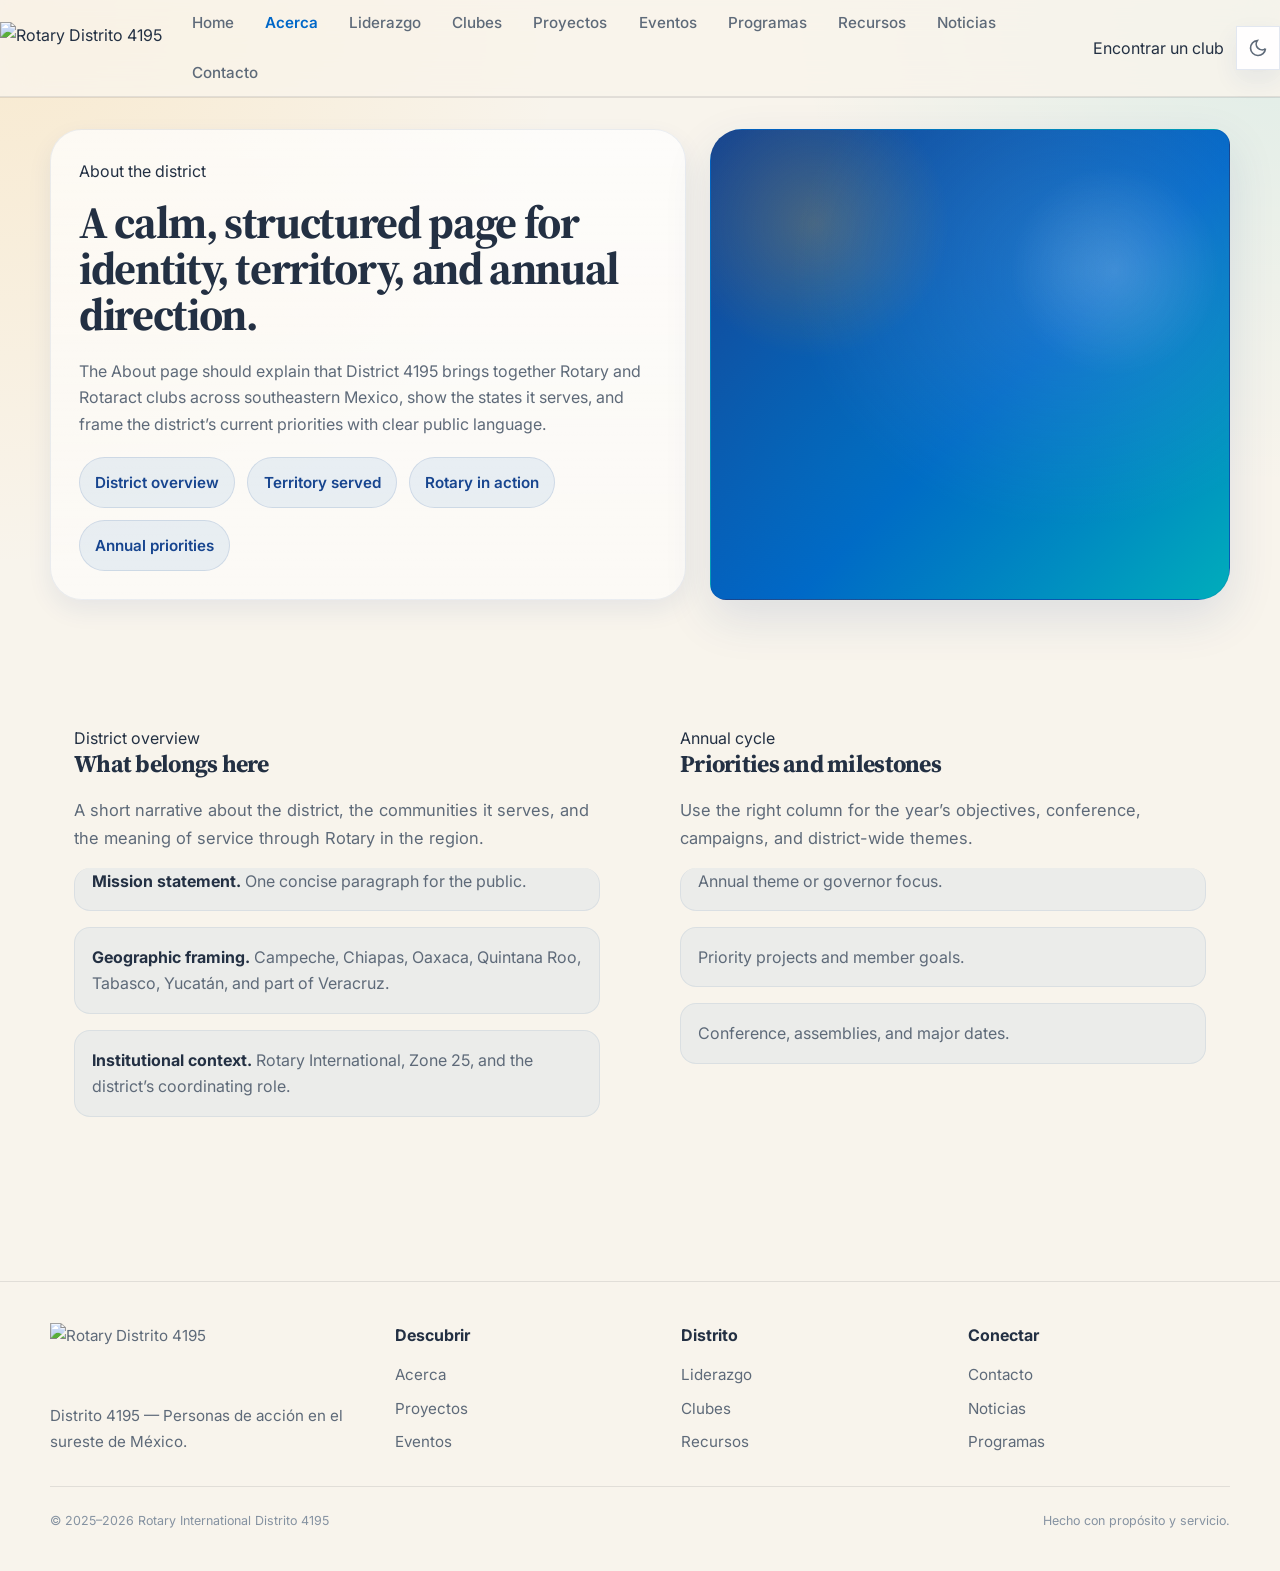
==== commit d3710ad9: "sgdfg" ====
--- a/pages/about.html
+++ b/pages/about.html
@@ -18,7 +18,7 @@
   <header class="site-header">
   <div class="header-inner">
     <a class="brand" href="../index.html">
-      <img class="brand-logo" src="../assets/images/branding/Rotary_Logo_ES21.png"
+      <img class="brand-logo" src="assets/images/branding/Rotary_Logo_ES21.png"
            alt="Rotary Distrito 4195" height="52" loading="eager" />
     </a>
     <nav class="desktop-nav" aria-label="Primary">
@@ -61,7 +61,7 @@
   <div class="container footer-grid">
     <div>
       <a class="brand" href="../index.html" style="margin-bottom: var(--space-4); display:inline-flex;">
-        <img class="brand-logo" src="../assets/images/branding/Rotary_Logo_ES21.png"
+        <img class="brand-logo" src="assets/images/branding/Rotary_Logo_ES21.png"
              alt="Rotary Distrito 4195" height="48" loading="lazy" />
       </a>
       <p style="margin-top: var(--space-3);">Distrito 4195 — Personas de acción en el sureste de México.</p>
--- a/assets/css/components.css
+++ b/assets/css/components.css
@@ -1,302 +1,212 @@
+
+/* ─── HEADER ─────────────────────────────────────────── */
 .site-header {
-  position: sticky;
-  top: 0;
-  z-index: 40;
-  backdrop-filter: blur(18px);
-  background: color-mix(in srgb, var(--color-bg) 84%, transparent);
-  border-bottom: 1px solid var(--color-border);
-}
-
+  position: sticky; top: 0; z-index: 40;
+  backdrop-filter: blur(18px) saturate(1.6);
+  -webkit-backdrop-filter: blur(18px) saturate(1.6);
+  background: color-mix(in srgb, var(--color-bg) 86%, transparent);
+  border-bottom: 1px solid var(--color-divider);
+  box-shadow: 0 1px 0 var(--color-divider);
+}
 .header-inner {
-  width: var(--content-width);
-  margin: 0 auto;
-  display: flex;
-  align-items: center;
-  justify-content: space-between;
-  gap: var(--space-4);
-  min-height: 5.5rem;
-}
-
-.brand {
-  display: inline-flex;
-  align-items: center;
-}
-
-.brand-logo {
-  height: clamp(3rem, 4vw, 4.5rem);
-  width: auto;
-  filter: drop-shadow(0 10px 20px rgba(23, 69, 143, 0.08));
-}
-
-.desktop-nav {
-  display: flex;
-  align-items: center;
-  gap: 0.35rem;
-  padding: 0.35rem;
-  border-radius: var(--radius-pill);
-  background: rgba(255, 255, 255, 0.55);
-  border: 1px solid rgba(23, 69, 143, 0.08);
-}
-
-[data-theme="dark"] .desktop-nav {
-  background: rgba(255, 255, 255, 0.04);
-  border-color: rgba(185, 217, 235, 0.12);
-}
-
+  width: min(calc(100% - 2rem), var(--content-default));
+  margin: 0 auto; display: flex; align-items: center; justify-content: space-between;
+  min-height: 80px; gap: var(--space-4);
+}
+
+/* Logo replaces the old brand-mark + text combo */
+.brand { display: inline-flex; align-items: center; min-width: 0; flex-shrink: 0; }
+.brand-logo { height: 52px; width: auto; display: block; }
+
+.desktop-nav { display: flex; align-items: center; gap: var(--space-1); flex-wrap: wrap; }
 .nav-link {
-  padding: 0.72rem 1rem;
-  border-radius: var(--radius-pill);
+  padding: 0.65rem 0.85rem; border-radius: var(--radius-full); font-size: var(--text-sm);
+  color: var(--color-text-muted); font-weight: 500;
+  transition: background var(--transition-interactive), color var(--transition-interactive);
+}
+.nav-link:hover { color: var(--color-primary); background: var(--color-primary-highlight); }
+.nav-link[aria-current="page"] {
+  color: var(--color-primary); background: var(--color-primary-highlight); font-weight: 600;
+}
+.header-actions { display: flex; align-items: center; gap: var(--space-3); flex-shrink: 0; }
+.theme-toggle, .menu-toggle {
+  width: 44px; height: 44px; border-radius: var(--radius-full);
+  border: 1.5px solid var(--color-border); display: inline-flex; align-items: center;
+  justify-content: center; background: var(--color-surface); box-shadow: var(--shadow-sm);
   color: var(--color-text-muted);
-  font-size: var(--text-sm);
-  font-weight: 600;
-  transition: transform var(--transition), background var(--transition), color var(--transition);
-}
-
-.nav-link:hover,
-.nav-link[aria-current="page"] {
-  color: var(--color-royal);
-  background: rgba(0, 103, 200, 0.1);
-}
-
-.header-actions {
-  display: flex;
-  align-items: center;
-  gap: 0.75rem;
-}
-
-.cta-button,
-.secondary-button {
-  display: inline-flex;
-  align-items: center;
-  justify-content: center;
-  gap: 0.5rem;
-  min-height: 2.9rem;
-  padding: 0.82rem 1.25rem;
-  border-radius: var(--radius-pill);
-  font-weight: 700;
-  letter-spacing: -0.01em;
-  transition: transform var(--transition), box-shadow var(--transition), background var(--transition), color var(--transition), border-color var(--transition);
-}
-
-.cta-button {
-  color: white;
-  background: linear-gradient(135deg, var(--color-primary), var(--color-royal));
-  box-shadow: 0 16px 30px rgba(0, 103, 200, 0.22);
-}
-
-.cta-button:hover {
-  transform: translateY(-2px);
-  box-shadow: 0 20px 34px rgba(0, 103, 200, 0.28);
-}
-
-.secondary-button {
-  color: var(--color-royal);
-  background: rgba(255, 255, 255, 0.7);
-  border: 1px solid rgba(23, 69, 143, 0.12);
-}
-
-.secondary-button:hover {
-  transform: translateY(-2px);
-  background: rgba(0, 103, 200, 0.08);
-}
-
-.theme-toggle,
-.menu-toggle {
-  display: inline-flex;
-  align-items: center;
-  justify-content: center;
-  width: 2.9rem;
-  height: 2.9rem;
-  border: 0;
-  border-radius: 50%;
-  color: var(--color-royal);
-  background: rgba(255, 255, 255, 0.76);
-  box-shadow: inset 0 0 0 1px rgba(23, 69, 143, 0.1);
-}
-
-.mobile-panel {
-  display: none;
-  border-top: 1px solid var(--color-border);
-  background: color-mix(in srgb, var(--color-bg) 94%, white 6%);
-}
-
-.mobile-panel.is-open {
-  display: block;
-}
-
-.mobile-nav {
-  display: grid;
-  gap: 0.75rem;
-  padding-block: 1rem 1.35rem;
-}
-
+  transition: background var(--transition-interactive), color var(--transition-interactive), border-color var(--transition-interactive);
+}
+.theme-toggle:hover, .menu-toggle:hover { background: var(--color-primary-highlight); color: var(--color-primary); border-color: rgba(0,137,208,0.3); }
+.mobile-panel { display: none; border-top: 1px solid var(--color-divider); background: var(--color-surface); }
+.mobile-panel.open { display: block; }
+.mobile-nav { padding: var(--space-4) 0 var(--space-6); display: grid; gap: var(--space-2); }
 .mobile-nav a {
-  padding: 0.9rem 1rem;
-  border-radius: var(--radius-md);
-  background: rgba(255, 255, 255, 0.66);
-  border: 1px solid rgba(23, 69, 143, 0.08);
-  color: var(--color-text);
-  font-weight: 600;
-}
-
-.section-heading {
-  display: flex;
-  align-items: end;
-  justify-content: space-between;
-  gap: 1.5rem;
-  margin-bottom: 2rem;
-}
-
-.section-heading h2 {
-  font-size: var(--text-xl);
-  color: var(--color-text);
-}
-
-.section-heading p {
-  max-width: 56ch;
-}
-
-.eyebrow,
-.meta,
-.badge,
-.stat-card small {
-  display: inline-flex;
-  align-items: center;
-  gap: 0.45rem;
-  font-size: 0.78rem;
-  font-weight: 800;
-  letter-spacing: 0.08em;
-  text-transform: uppercase;
-}
-
-.eyebrow,
-.meta {
-  color: var(--color-azure);
-}
-
+  padding: 0.9rem 1rem; border-radius: var(--radius-md); background: var(--color-surface-2);
+  color: var(--color-text-muted); font-weight: 500;
+  transition: background var(--transition-interactive), color var(--transition-interactive);
+}
+.mobile-nav a:hover { background: var(--color-primary-highlight); color: var(--color-primary); }
+
+/* ─── HERO ────────────────────────────────────────────── */
+.hero { padding: clamp(var(--space-12), 8vw, var(--space-24)) 0 var(--space-12); }
+.hero-grid { display: grid; grid-template-columns: 1.35fr 0.95fr; align-items: stretch; gap: var(--space-8); }
+.hero-copy h1 {
+  font-family: var(--font-display); line-height: 1.03; letter-spacing: -0.03em; font-weight: 700;
+  font-size: clamp(2.8rem, 6vw, 5.6rem); margin-top: var(--space-5); max-width: 12ch;
+  background: linear-gradient(135deg, var(--color-secondary) 0%, var(--color-primary) 60%);
+  -webkit-background-clip: text; -webkit-text-fill-color: transparent; background-clip: text;
+}
+.hero-copy p, .lede { margin-top: var(--space-5); max-width: 62ch; color: var(--color-text-muted); }
+.hero-actions, .stack-actions, .subnav { display: flex; flex-wrap: wrap; gap: var(--space-3); margin-top: var(--space-6); }
+.hero-panel {
+  position: relative; overflow: hidden; border-radius: var(--radius-xl);
+  background: linear-gradient(145deg, var(--rotary-royal-blue) 0%, #005BA0 45%, var(--rotary-azure) 100%);
+  color: #fff; padding: var(--space-8); box-shadow: var(--shadow-lg);
+  display: grid; gap: var(--space-6); align-content: space-between;
+}
+.hero-panel::before {
+  content: ''; position: absolute; inset: 0; pointer-events: none;
+  background: radial-gradient(ellipse at 80% 20%, rgba(133,192,233,0.18) 0%, transparent 60%),
+              radial-gradient(ellipse at 20% 80%, rgba(0,161,167,0.12) 0%, transparent 50%);
+}
+.hero-metrics { display: grid; grid-template-columns: repeat(3, 1fr); gap: var(--space-3); }
+.metric {
+  padding: var(--space-4); border-radius: var(--radius-lg);
+  background: rgba(255,255,255,0.12); border: 1px solid rgba(255,255,255,0.18);
+  backdrop-filter: blur(6px);
+}
+.metric strong { display: block; font-size: var(--text-xl); font-family: var(--font-display); }
+.metric span   { display: block; font-size: var(--text-xs); opacity: 0.84; }
+
+/* ─── SECTIONS ────────────────────────────────────────── */
+section { padding: clamp(var(--space-10), 6vw, var(--space-20)) 0; }
+.section-heading { display: flex; align-items: end; justify-content: space-between; gap: var(--space-4); margin-bottom: var(--space-8); }
+.section-heading h2, .page-hero h2 {
+  font-family: var(--font-display); font-size: clamp(1.85rem, 3.2vw, 3rem);
+  line-height: 1.08; letter-spacing: -0.02em;
+}
+.grid-2  { display: grid; grid-template-columns: repeat(2, 1fr); gap: var(--space-5); }
+.grid-3  { display: grid; grid-template-columns: repeat(3, 1fr); gap: var(--space-5); }
+.grid-4  { display: grid; grid-template-columns: repeat(4, 1fr); gap: var(--space-5); }
+.two-column { display: grid; grid-template-columns: 1fr 1fr; gap: var(--space-8); }
+.story-layout { display: grid; gap: var(--space-8); }
+.card-pad { padding: var(--space-6); }
+
+/* ─── PAGE HERO ───────────────────────────────────────── */
+.page-hero { padding: clamp(var(--space-10), 5vw, var(--space-16)) 0 var(--space-6); }
+.page-hero-shell { display: grid; grid-template-columns: 1.1fr 0.9fr; align-items: center; gap: var(--space-8); }
+.page-hero h1 {
+  font-family: var(--font-display); line-height: 1.03; letter-spacing: -0.03em; font-weight: 700;
+  font-size: clamp(2.4rem, 5vw, 4.2rem); margin-top: var(--space-5);
+}
+.page-hero p { margin-top: var(--space-5); max-width: 62ch; color: var(--color-text-muted); }
+.page-banner {
+  border-radius: calc(var(--radius-xl) - var(--space-3)); min-height: 280px;
+  background: linear-gradient(135deg,
+    rgba(0,63,135,0.15) 0%,
+    rgba(0,137,208,0.10) 40%,
+    rgba(0,161,167,0.14) 70%,
+    rgba(247,168,27,0.12) 100%);
+  border: 1px solid var(--color-border);
+  position: relative; overflow: hidden;
+}
+.page-banner::after {
+  content: ''; position: absolute; inset: 0;
+  background: radial-gradient(ellipse at 70% 30%, rgba(133,192,233,0.22) 0%, transparent 55%),
+              radial-gradient(ellipse at 30% 70%, rgba(0,161,167,0.12) 0%, transparent 45%);
+}
+
+/* ─── TOOLBAR ─────────────────────────────────────────── */
+.toolbar { display: flex; flex-wrap: wrap; gap: var(--space-3); margin-bottom: var(--space-6); }
+.toolbar-input, .toolbar-select {
+  min-height: 46px; border-radius: var(--radius-full); border: 1.5px solid var(--color-border);
+  background: var(--color-surface); padding: 0 1rem; font-size: var(--text-sm);
+  transition: border-color var(--transition-interactive), box-shadow var(--transition-interactive);
+}
+.toolbar-input { flex: 1 1 280px; }
+.toolbar-input:focus, .toolbar-select:focus {
+  outline: none; border-color: var(--color-primary); box-shadow: 0 0 0 3px rgba(0,137,208,0.15);
+}
+
+/* ─── BADGE ───────────────────────────────────────────── */
 .badge {
-  padding: 0.45rem 0.8rem;
-  border-radius: var(--radius-pill);
-  color: var(--color-royal);
-  background: rgba(255, 255, 255, 0.18);
-  border: 1px solid rgba(255, 255, 255, 0.18);
-}
-
-.surface-card {
-  position: relative;
-  overflow: hidden;
-  background: linear-gradient(180deg, var(--color-surface), color-mix(in srgb, var(--color-surface-2) 78%, white 22%));
-  border: 1px solid var(--color-border);
-  border-radius: var(--radius-lg);
-  box-shadow: var(--shadow-sm);
-}
-
-.surface-card::after {
-  content: "";
-  position: absolute;
-  inset: auto -10% -45% auto;
-  width: 10rem;
-  aspect-ratio: 1;
-  border-radius: 45% 55% 60% 40%;
-  background: var(--gradient-warm);
-  opacity: 0.65;
-  pointer-events: none;
-}
-
-.card-pad {
-  padding: clamp(1.3rem, 1rem + 1vw, 2rem);
-}
-
-.grid-2,
-.grid-3,
-.grid-4 {
-  display: grid;
-  gap: 1.35rem;
-}
-
-.grid-2 { grid-template-columns: repeat(2, minmax(0, 1fr)); }
-.grid-3 { grid-template-columns: repeat(3, minmax(0, 1fr)); }
-.grid-4 { grid-template-columns: repeat(4, minmax(0, 1fr)); }
-
-.story-layout,
-.two-column {
-  display: grid;
-  gap: 1.35rem;
-}
-
-.story-card,
-.stat-card,
-.impact-card {
-  height: 100%;
-}
-
-.story-card h3,
-.story-card h2,
-.impact-card h3,
-.stat-card strong {
-  color: var(--color-text);
-}
-
-.story-card h3,
-.impact-card h3 { font-size: 1.45rem; margin-top: 0.85rem; }
-.story-card h2 { font-size: clamp(2rem, 1.6rem + 1.2vw, 3rem); margin-top: 0.75rem; }
-.story-card p,
-.impact-card p,
-.stat-card p { margin-top: 0.8rem; }
-
-.stat-card strong {
-  display: block;
-  margin-top: 0.95rem;
-  font-size: 1.7rem;
-  font-family: var(--font-display);
-}
-
-.impact-card {
-  display: grid;
-  grid-template-columns: auto 1fr;
-  gap: 1rem;
-  align-items: start;
-}
-
-.impact-icon {
-  display: inline-flex;
-  align-items: center;
-  justify-content: center;
-  width: 3rem;
-  height: 3rem;
-  border-radius: 1rem 1rem 1rem 0.45rem;
-  background: linear-gradient(135deg, rgba(0, 103, 200, 0.14), rgba(247, 168, 27, 0.2));
-  color: var(--color-royal);
-  font-size: 1.5rem;
-  box-shadow: inset 0 0 0 1px rgba(23, 69, 143, 0.08);
-}
-
-.list,
-.stack-actions,
-.hero-actions,
-.hero-metrics {
-  display: flex;
-  gap: 0.9rem;
-  flex-wrap: wrap;
-}
-
-.footer {
-  padding: 2.5rem 0 3rem;
-  border-top: 1px solid var(--color-border);
-  background: linear-gradient(180deg, transparent, rgba(255, 255, 255, 0.55));
-}
-
-.footer-grid {
-  display: grid;
-  grid-template-columns: 1.2fr 0.8fr 0.8fr;
-  gap: 1.5rem;
-}
-
-.footer-links {
-  display: grid;
-  gap: 0.8rem;
-}
-
-.footer-links a {
-  color: var(--color-text-muted);
-}
+  display: inline-flex; align-items: center; gap: var(--space-2); padding: 0.4rem 0.8rem;
+  border-radius: var(--radius-full);
+  background: linear-gradient(90deg, rgba(247,168,27,0.22), rgba(233,112,0,0.16));
+  color: #7A4A00; font-size: var(--text-xs); font-weight: 700;
+  letter-spacing: 0.04em; text-transform: uppercase; border: 1px solid rgba(247,168,27,0.3);
+}
+[data-theme="dark"] .badge { color: var(--color-gold); background: rgba(247,189,81,0.16); border-color: rgba(247,189,81,0.24); }
+.event-date {
+  display: inline-flex; align-items: center; gap: var(--space-2); padding: 0.4rem 0.8rem;
+  border-radius: var(--radius-full); background: var(--color-primary-highlight);
+  color: var(--color-primary); font-size: var(--text-xs); font-weight: 700;
+  border: 1px solid rgba(0,137,208,0.18);
+}
+
+/* ─── LIST ────────────────────────────────────────────── */
+.list { display: grid; gap: var(--space-4); margin-top: var(--space-4); }
+.list-item { padding: var(--space-4) 0; border-top: 1px solid var(--color-divider); }
+.list-item:first-child { border-top: 0; padding-top: 0; }
+.subnav a {
+  padding: 0.65rem 0.95rem; border-radius: var(--radius-full);
+  background: var(--color-surface); border: 1.5px solid var(--color-border);
+  color: var(--color-text-muted); font-size: var(--text-sm); font-weight: 500;
+  transition: all var(--transition-interactive);
+}
+.subnav a:hover { color: var(--color-primary); background: var(--color-primary-highlight); border-color: rgba(0,137,208,0.3); }
+
+/* ─── ACCENT SECTIONS ─────────────────────────────────── */
+.section-accent {
+  background: linear-gradient(135deg, var(--rotary-royal-blue) 0%, #00508A 50%, var(--rotary-azure) 100%);
+  color: #fff; border-radius: var(--radius-xl); padding: var(--space-12) var(--space-8);
+  position: relative; overflow: hidden;
+}
+.section-accent::before {
+  content: ''; position: absolute; inset: 0; pointer-events: none;
+  background: radial-gradient(ellipse at 85% 15%, rgba(133,192,233,0.2) 0%, transparent 55%),
+              radial-gradient(ellipse at 15% 85%, rgba(0,161,167,0.15) 0%, transparent 50%);
+}
+.section-accent h2 { font-family: var(--font-display); font-size: clamp(1.8rem,3vw,2.8rem); margin-bottom: var(--space-4); }
+.section-accent p  { color: rgba(255,255,255,0.84); max-width: 60ch; }
+.section-gold-strip {
+  background: linear-gradient(90deg, var(--color-gold) 0%, var(--color-orange) 100%);
+  padding: var(--space-3) 0; text-align: center; font-weight: 700; font-size: var(--text-sm); color: #fff;
+  letter-spacing: 0.06em;
+}
+
+/* ─── FOOTER ──────────────────────────────────────────── */
+.footer { padding: var(--space-10) 0; border-top: 1px solid var(--color-divider); margin-top: var(--space-16); }
+.footer-grid { display: grid; gap: var(--space-6); grid-template-columns: 1.1fr 0.9fr 0.9fr 0.9fr; }
+.footer p, .footer a, .footer li { color: var(--color-text-muted); font-size: var(--text-sm); }
+.footer a:hover { color: var(--color-primary); }
+.footer-links { display: grid; gap: var(--space-2); list-style: none; }
+.footer-bottom {
+  margin-top: var(--space-8); padding-top: var(--space-6); border-top: 1px solid var(--color-divider);
+  display: flex; flex-wrap: wrap; gap: var(--space-4); align-items: center; justify-content: space-between;
+  font-size: var(--text-xs); color: var(--color-text-faint);
+}
+
+/* ─── RESPONSIVE ──────────────────────────────────────── */
+@media (max-width: 1100px) {
+  .desktop-nav { display: none; }
+  .menu-toggle { display: inline-flex; }
+  .hero-grid, .page-hero-shell, .two-column, .story-layout { grid-template-columns: 1fr; }
+  .grid-4, .grid-3 { grid-template-columns: repeat(2, 1fr); }
+  .footer-grid { grid-template-columns: repeat(2, 1fr); }
+}
+@media (min-width: 1101px) { .menu-toggle { display: none; } }
+@media (max-width: 720px) {
+  .header-inner { width: min(calc(100% - 1.25rem), var(--content-default)); }
+  .header-actions .cta-button { display: none; }
+  .hero-copy h1 { font-size: clamp(2.4rem, 13vw, 3.8rem); }
+  .hero-panel, .card-pad { padding: var(--space-5); }
+  .grid-2, .grid-3, .grid-4, .footer-grid, .hero-metrics { grid-template-columns: 1fr; }
+  .section-heading { align-items: start; flex-direction: column; }
+  .toolbar-input, .toolbar-select { width: 100%; min-width: 0; }
+  .section-accent { padding: var(--space-8) var(--space-5); border-radius: var(--radius-lg); }
+  .brand-logo { height: 42px; }
+}
+
+
+/* toolbar refresh patched */
--- a/assets/css/responsive.css
+++ b/assets/css/responsive.css
@@ -1,78 +1,22 @@
-.menu-toggle {
-  display: none;
+
+@media (max-width: 540px) {
+  .brand-logo { height: 38px; }
+  .hero-copy h1 { -webkit-text-fill-color: unset; color: var(--color-secondary); }
+  .stat-card strong { -webkit-text-fill-color: unset; color: var(--color-primary); }
+}
+@media (min-width: 1280px) {
+  .grid-4 { grid-template-columns: repeat(4, 1fr); }
 }
 
+
 @media (max-width: 1120px) {
-  .desktop-nav {
-    display: none;
-  }
-
-  .menu-toggle {
-    display: inline-flex;
-  }
-
-  .hero-grid,
-  .page-hero-shell,
-  .footer-grid,
-  .grid-4,
-  .grid-3,
-  .story-layout,
-  .two-column {
-    grid-template-columns: 1fr;
-  }
-
-  .grid-2 {
-    grid-template-columns: repeat(2, minmax(0, 1fr));
+  .toolbar {
+    grid-template-columns: minmax(0, 1fr) repeat(2, minmax(0, 1fr));
   }
 }
 
 @media (max-width: 760px) {
-  :root {
-    --content-width: min(100% - 1.25rem, 100%);
-  }
-
-  section {
-    padding: 3rem 0;
-  }
-
-  .header-inner {
-    min-height: 4.8rem;
-  }
-
-  .brand-logo {
-    height: 2.7rem;
-  }
-
-  .header-actions .cta-button {
-    display: none;
-  }
-
-  .hero-copy,
-  .hero-panel,
-  .page-hero-shell > div:first-child {
-    padding: 1.4rem;
-  }
-
-  .hero-copy h1 {
-    max-width: 11ch;
-  }
-
-  .section-heading {
-    align-items: start;
-    flex-direction: column;
-  }
-
-  .grid-2,
-  .grid-3,
-  .grid-4 {
+  .toolbar {
     grid-template-columns: 1fr;
   }
-
-  .impact-card {
-    grid-template-columns: 1fr;
-  }
-
-  .footer {
-    padding-bottom: 2.2rem;
-  }
 }
